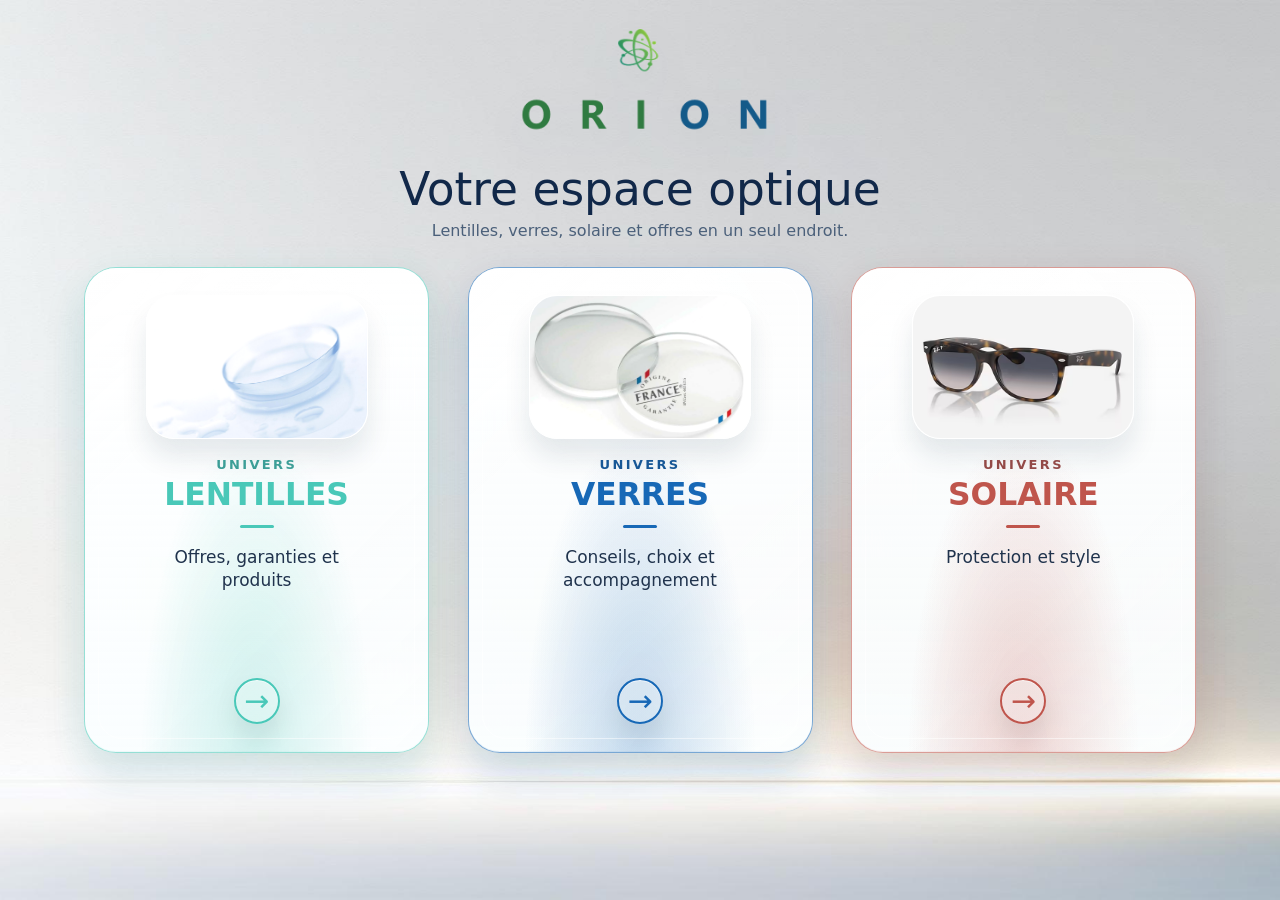
==== index.html @ 3d1ade61 "Validate glasses and solar universes" ====
<!doctype html>
<html lang="fr">
  <head>
    <meta charset="utf-8">
    <meta name="viewport" content="width=device-width, initial-scale=1">
    <title>Orion - Accueil</title>
    <link rel="stylesheet" href="accueil.css">
  </head>
  <body>
    <main class="home" aria-labelledby="home-title">
      <header class="hero">
        <img class="brand-logo" src="assets/ui/logo-orion-complet.png" alt="Orion">
        <h1 id="home-title">Votre espace optique</h1>
        <p>Lentilles, verres, solaire et offres en un seul endroit.</p>
      </header>

      <section class="cards" aria-label="Univers Orion">
        <article class="card card-lentilles" tabindex="0">
          <div class="card-inner">
            <div class="card-face card-front">
              <div class="visual" aria-hidden="true">
                <img class="category-image category-lens" src="assets/ui/accueil-lentilles.jpg" alt="">
              </div>
              <p class="card-kicker">Univers</p>
              <h2>Lentilles</h2>
              <span class="title-line"></span>
              <p class="card-copy">Offres, garanties et produits</p>
              <span class="round-arrow" aria-hidden="true">&rarr;</span>
            </div>
            <div class="card-face card-back">
              <p class="card-kicker">S&eacute;lection</p>
              <h2>Lentilles</h2>
              <span class="title-line"></span>
              <div class="card-options" aria-label="Options Lentilles">
                <button type="button" disabled><i class="mini mini-tag"></i><span>Offre</span><b>&rsaquo;</b></button>
                <button type="button" disabled><i class="mini mini-shield"></i><span>Garantie</span><b>&rsaquo;</b></button>
                <button type="button" disabled><i class="mini mini-box"></i><span>Produits</span><b>&rsaquo;</b></button>
                <button type="button" disabled><i class="mini mini-plus"></i><span>Offres 3+1</span><b>&rsaquo;</b></button>
              </div>
              <span class="round-arrow" aria-hidden="true">&rarr;</span>
            </div>
          </div>
        </article>

        <article class="card card-verres" tabindex="0">
          <div class="card-inner">
            <div class="card-face card-front">
              <div class="visual" aria-hidden="true">
                <img class="category-image category-glasses" src="assets/ui/accueil-verres.webp" alt="">
              </div>
              <p class="card-kicker">Univers</p>
              <h2>Verres</h2>
              <span class="title-line"></span>
              <p class="card-copy">Conseils, choix et accompagnement</p>
              <span class="round-arrow" aria-hidden="true">&rarr;</span>
            </div>
            <div class="card-face card-back">
              <p class="card-kicker">S&eacute;lection</p>
              <h2>Verres</h2>
              <span class="title-line"></span>
              <div class="card-options" aria-label="Options Verres">
                <button type="button" data-href="podium.html"><i class="mini mini-podium"></i><span>Podium</span><b>&rsaquo;</b></button>
                <button type="button" data-info-modal="sav"><i class="mini mini-wrench"></i><span>SAV</span><b>&rsaquo;</b></button>
              </div>
              <span class="round-arrow" aria-hidden="true">&rarr;</span>
            </div>
          </div>
        </article>

        <article class="card card-solaire" tabindex="0">
          <div class="card-inner">
            <div class="card-face card-front">
              <div class="visual" aria-hidden="true">
                <img class="category-image category-sunglasses" src="assets/ui/accueil-solaire.avif" alt="">
              </div>
              <p class="card-kicker">Univers</p>
              <h2>Solaire</h2>
              <span class="title-line"></span>
              <p class="card-copy">Protection et style</p>
              <span class="round-arrow" aria-hidden="true">&rarr;</span>
            </div>
            <div class="card-face card-back">
              <p class="card-kicker">S&eacute;lection</p>
              <h2>Solaire</h2>
              <span class="title-line"></span>
              <div class="card-options" aria-label="Options Solaire">
                <button type="button" data-solaire-modal="demetz"><i class="mini mini-sun"></i><span>Demetz</span><b>&rsaquo;</b></button>
                <button type="button" data-solaire-modal="oakley"><i class="mini mini-sun"></i><span>Oakley</span><b>&rsaquo;</b></button>
                <button type="button" data-solaire-modal="rayban"><i class="mini mini-sun"></i><span>Ray-Ban</span><b>&rsaquo;</b></button>
                <button type="button" data-solaire-modal="vuarnet"><i class="mini mini-sun"></i><span>Vuarnet</span><b>&rsaquo;</b></button>
                <button type="button" data-solaire-modal="bolle"><i class="mini mini-sun"></i><span>Bolle</span><b>&rsaquo;</b></button>
              </div>
              <span class="round-arrow" aria-hidden="true">&rarr;</span>
            </div>
          </div>
        </article>
      </section>
    </main>

    <div class="image-modal" id="image-modal" aria-hidden="true">
      <div class="image-modal__overlay" data-modal-close></div>
      <section class="image-modal__dialog" role="dialog" aria-modal="true" aria-labelledby="image-modal-title">
        <header class="image-modal__header">
          <p id="image-modal-kicker">Catalogue solaire</p>
          <h2 id="image-modal-title">Solaire</h2>
          <button class="image-modal__close" type="button" data-modal-close aria-label="Fermer">&times;</button>
        </header>
        <div class="image-modal__viewport">
          <img id="image-modal-image" src="" alt="">
        </div>
      </section>
    </div>

    <script src="accueil.js"></script>
  </body>
</html>
---- accueil.css ----
:root {
  --ink: #0f2340;
  --muted: #53657c;
  --blue: #1768b6;
  --green: #49c8b8;
  --red: #bf554c;
  --panel: rgba(255, 255, 255, 0.78);
}

* {
  box-sizing: border-box;
}

body {
  min-height: 100vh;
  margin: 0;
  color: var(--ink);
  overflow-x: hidden;
  background:
    url("assets/ui/accueil-background-test.jpg") center / cover fixed,
    #f5f8f8;
  font-family: Inter, "Segoe UI Variable", "Segoe UI", system-ui, -apple-system, BlinkMacSystemFont, sans-serif;
}

body::before,
body::after {
  content: none;
}

button {
  font: inherit;
}

.home {
  position: relative;
  z-index: 1;
  min-height: 100vh;
  padding: clamp(14px, 2.4vh, 26px) 5vw 24px;
  display: flex;
  flex-direction: column;
  align-items: center;
}

.hero {
  width: min(980px, 100%);
  text-align: center;
}

.brand-logo {
  width: clamp(400px, 38vw, 560px);
  height: auto;
  display: block;
  margin: 0 auto 4px;
  object-fit: contain;
  filter: drop-shadow(0 16px 22px rgba(14, 61, 95, 0.08));
}

.hero h1 {
  margin: 0;
  color: #112849;
  font-size: clamp(34px, 3.55vw, 52px);
  font-weight: 430;
  line-height: 1.02;
  letter-spacing: 0;
}

.hero p {
  margin: 8px 0 0;
  color: #4b607a;
  font-size: clamp(16px, 1.25vw, 20px);
  font-weight: 400;
}

.cards {
  width: min(1190px, 100%);
  display: grid;
  grid-template-columns: repeat(3, minmax(270px, 345px));
  align-items: center;
  justify-content: center;
  gap: clamp(26px, 3vw, 46px);
  margin-top: clamp(24px, 3vh, 34px);
  perspective: 1500px;
}

.card {
  --accent: var(--green);
  --accent-rgb: 73, 200, 184;
  --deep-a: rgba(37, 72, 75, 0.98);
  --deep-b: rgba(15, 45, 52, 0.99);
  --deep-c: rgba(10, 35, 45, 0.99);
  --tilt-x: 0deg;
  --tilt-y: 0deg;
  position: relative;
  min-height: 486px;
  outline: none;
  perspective: 1200px;
}

.card-verres {
  --accent: var(--blue);
  --accent-rgb: 23, 104, 182;
  --deep-a: rgba(43, 78, 106, 0.98);
  --deep-b: rgba(18, 55, 88, 0.99);
  --deep-c: rgba(10, 34, 62, 0.99);
}

.card-solaire {
  --accent: var(--red);
  --accent-rgb: 191, 85, 76;
  --deep-a: rgba(96, 64, 62, 0.98);
  --deep-b: rgba(75, 39, 40, 0.99);
  --deep-c: rgba(50, 25, 30, 0.99);
}

.card-inner {
  position: absolute;
  inset: 0;
  transform-style: preserve-3d;
  transform: rotateX(var(--tilt-x)) rotateY(var(--tilt-y));
  transition: transform 1100ms cubic-bezier(0.2, 0.8, 0.2, 1);
}

.card.is-flipped .card-inner {
  transform: rotateY(180deg);
}

.card:hover .card-inner,
.card:focus-visible .card-inner {
  transform: translateY(-8px) rotateX(var(--tilt-x)) rotateY(var(--tilt-y));
}

.card.is-flipped:hover .card-inner,
.card.is-flipped:focus-visible .card-inner {
  transform: translateY(-8px) rotateY(180deg);
}

.card-face {
  position: absolute;
  inset: 0;
  min-height: 486px;
  padding: 24px 30px 28px;
  display: flex;
  flex-direction: column;
  align-items: center;
  overflow: hidden;
  border-radius: 32px;
  text-align: center;
  backface-visibility: hidden;
  -webkit-backface-visibility: hidden;
}

.card-front {
  border: 1px solid color-mix(in srgb, var(--accent) 58%, rgba(255, 255, 255, 0.72));
  background:
    radial-gradient(circle at 50% 17%, rgba(255, 255, 255, 0.98), rgba(255, 255, 255, 0) 31%),
    radial-gradient(ellipse at 50% 104%, rgba(var(--accent-rgb), 0.13), rgba(255, 255, 255, 0) 48%),
    linear-gradient(180deg, rgba(255, 255, 255, 0.9), rgba(248, 253, 255, 0.72)),
    var(--panel);
  box-shadow:
    inset 0 1px 0 rgba(255, 255, 255, 0.96),
    inset 0 -1px 0 rgba(var(--accent-rgb), 0.08),
    0 28px 44px rgba(34, 77, 110, 0.1),
    0 14px 42px rgba(var(--accent-rgb), 0.12);
  backdrop-filter: blur(28px) saturate(1.12);
  -webkit-backdrop-filter: blur(28px) saturate(1.12);
}

.card-back {
  color: #ecfffb;
  border: 1px solid rgba(var(--accent-rgb), 0.82);
  background:
    radial-gradient(circle at 50% 8%, rgba(255, 255, 255, 0.19), rgba(255, 255, 255, 0) 24%),
    radial-gradient(circle at 18% 0%, rgba(var(--accent-rgb), 0.2), rgba(255, 255, 255, 0) 32%),
    radial-gradient(circle at 79% 106%, rgba(var(--accent-rgb), 0.3), rgba(255, 255, 255, 0) 42%),
    linear-gradient(145deg, var(--deep-a), var(--deep-b) 46%, var(--deep-c));
  box-shadow:
    inset 0 1px 0 rgba(255, 255, 255, 0.26),
    0 42px 86px rgba(14, 45, 58, 0.28),
    0 0 0 1px rgba(var(--accent-rgb), 0.2),
    0 0 32px rgba(var(--accent-rgb), 0.3);
  transform: rotateY(180deg);
}

.card-front::before,
.card-back::before,
.card-front::after,
.card-back::after {
  content: "";
  position: absolute;
  pointer-events: none;
}

.card-front::before {
  inset: 0;
  background:
    linear-gradient(138deg, rgba(255, 255, 255, 0.72), rgba(255, 255, 255, 0) 31%),
    linear-gradient(315deg, rgba(255, 255, 255, 0.34), rgba(255, 255, 255, 0) 38%),
    radial-gradient(ellipse at 50% 102%, rgba(var(--accent-rgb), 0.18), rgba(255, 255, 255, 0) 48%);
}

.card-back::before {
  inset: 0;
  background:
    linear-gradient(134deg, rgba(255, 255, 255, 0.14), rgba(255, 255, 255, 0) 34%),
    linear-gradient(150deg, rgba(255, 255, 255, 0) 61%, rgba(255, 255, 255, 0.1) 62%, rgba(255, 255, 255, 0) 75%),
    linear-gradient(330deg, rgba(0, 0, 0, 0) 59%, rgba(0, 0, 0, 0.19) 60%, rgba(0, 0, 0, 0) 75%);
}

.card-front::after,
.card-back::after {
  inset: 13px;
  border: 1px solid rgba(255, 255, 255, 0.52);
  border-radius: 24px;
}

.card-back::after {
  border-color: rgba(255, 255, 255, 0.12);
}

.visual,
.card-kicker,
.card h2,
.title-line,
.card-copy,
.card-options,
.round-arrow {
  position: relative;
  z-index: 1;
}

.visual {
  width: 100%;
  height: 166px;
  display: grid;
  place-items: center;
  margin: -8px 0 8px;
}

.category-image {
  position: relative;
  z-index: 1;
  display: block;
  width: 222px;
  height: 144px;
  max-width: calc(100% - 8px);
  object-fit: cover;
  border: 1px solid rgba(255, 255, 255, 0.84);
  border-radius: 28px;
  box-shadow:
    inset 0 1px 0 rgba(255, 255, 255, 0.88),
    0 18px 26px rgba(20, 45, 66, 0.1);
  filter: saturate(1.03) contrast(1.02);
  margin-inline: auto;
  pointer-events: none;
  user-select: none;
}

.category-glasses {
  object-position: 50% 50%;
}

.category-lens {
  object-position: 50% 50%;
}

.category-sunglasses {
  object-position: 50% 50%;
}

.card-kicker {
  margin: 0 0 8px;
  color: color-mix(in srgb, var(--accent) 74%, #17263a);
  font-size: 13px;
  font-weight: 760;
  letter-spacing: 0.18em;
  line-height: 1;
  text-transform: uppercase;
}

.card-back .card-kicker {
  color: rgba(232, 255, 252, 0.74);
}

.card h2 {
  margin: 0;
  color: var(--accent);
  font-size: clamp(31px, 2.45vw, 38px);
  font-weight: 740;
  line-height: 1;
  letter-spacing: 0;
  text-transform: uppercase;
}

.card-back h2 {
  color: color-mix(in srgb, var(--accent) 56%, #ffffff);
}

.title-line {
  width: 34px;
  height: 3px;
  margin: 14px 0 0;
  border-radius: 999px;
  background: var(--accent);
}

.card-back .title-line {
  background: color-mix(in srgb, var(--accent) 48%, #ffffff);
  box-shadow: 0 0 12px rgba(var(--accent-rgb), 0.44);
}

.card-copy {
  max-width: 230px;
  margin: 18px auto 0;
  color: #20334d;
  font-size: 17px;
  font-weight: 430;
  line-height: 1.36;
}

.card-options {
  width: min(100%, 292px);
  display: grid;
  gap: 10px;
  margin: 22px auto 0;
}

.card-options button {
  min-height: 42px;
  display: grid;
  grid-template-columns: 31px 1fr 18px;
  align-items: center;
  gap: 13px;
  padding: 0 18px;
  border: 1px solid rgba(255, 255, 255, 0.62);
  border-radius: 999px;
  color: #233646;
  background: linear-gradient(180deg, rgba(255, 255, 255, 0.92), rgba(239, 247, 248, 0.82));
  box-shadow:
    inset 0 1px 0 rgba(255, 255, 255, 0.95),
    0 14px 26px rgba(0, 0, 0, 0.16);
  font-size: 17px;
  font-weight: 470;
  text-align: left;
}

.card-options button:disabled {
  cursor: default;
  opacity: 1;
}

.card-options b {
  color: color-mix(in srgb, var(--accent) 45%, #48616b);
  font-size: 29px;
  font-weight: 280;
  line-height: 1;
}

.mini {
  position: relative;
  width: 23px;
  height: 23px;
  display: block;
  color: #284653;
}

.mini-tag {
  border: 2px solid currentColor;
  border-radius: 4px;
  transform: rotate(-45deg) scale(0.82);
}

.mini-tag::before {
  content: "";
  position: absolute;
  right: 3px;
  top: 3px;
  width: 5px;
  height: 5px;
  border: 2px solid currentColor;
  border-radius: 50%;
}

.mini-shield {
  border: 2px solid currentColor;
  border-radius: 4px 4px 10px 10px;
  clip-path: polygon(50% 0, 100% 17%, 88% 78%, 50% 100%, 12% 78%, 0 17%);
}

.mini-wrench::before,
.mini-wrench::after {
  content: "";
  position: absolute;
  display: block;
}

.mini-wrench::before {
  left: 4px;
  top: 9px;
  width: 15px;
  height: 5px;
  border: 2px solid currentColor;
  border-left: 0;
  border-radius: 0 7px 7px 0;
  transform: rotate(-42deg);
}

.mini-wrench::after {
  left: 3px;
  top: 13px;
  width: 11px;
  height: 4px;
  border-radius: 999px;
  background: currentColor;
  transform: rotate(-42deg);
  transform-origin: right center;
}

.mini-box {
  border: 2px solid currentColor;
  border-radius: 3px;
  transform: rotate(30deg) skew(-8deg);
}

.mini-plus::before,
.mini-plus::after,
.mini-podium::before,
.mini-podium::after {
  content: "";
  position: absolute;
  border-radius: 999px;
  background: currentColor;
}

.mini-plus {
  border: 2px solid currentColor;
  border-radius: 50%;
}

.mini-plus::before,
.mini-plus::after {
  inset: 10px 3px auto;
  height: 3px;
}

.mini-plus::after {
  transform: rotate(90deg);
}

.mini-podium::before {
  left: 2px;
  right: 2px;
  bottom: 2px;
  height: 4px;
}

.mini-podium::after {
  left: 5px;
  right: 5px;
  bottom: 8px;
  height: 11px;
  border-radius: 3px 3px 0 0;
  background:
    linear-gradient(currentColor, currentColor) left bottom / 5px 8px no-repeat,
    linear-gradient(currentColor, currentColor) center bottom / 5px 11px no-repeat,
    linear-gradient(currentColor, currentColor) right bottom / 5px 6px no-repeat;
}

.mini-sun {
  border: 2px solid currentColor;
  border-radius: 50%;
  box-shadow:
    0 -7px 0 -5px currentColor,
    0 7px 0 -5px currentColor,
    7px 0 0 -5px currentColor,
    -7px 0 0 -5px currentColor;
}

.round-arrow {
  width: 46px;
  height: 46px;
  display: grid;
  place-items: center;
  margin-top: auto;
  border: 2px solid var(--accent);
  border-radius: 50%;
  color: var(--accent);
  background: rgba(255, 255, 255, 0.2);
  box-shadow:
    inset 0 1px 0 rgba(255, 255, 255, 0.62),
    0 13px 24px rgba(0, 0, 0, 0.08);
  font-size: 30px;
  font-weight: 280;
  line-height: 1;
}

.card-back .round-arrow {
  color: #effffc;
  border-color: color-mix(in srgb, var(--accent) 35%, #ffffff);
  box-shadow:
    inset 0 1px 0 rgba(255, 255, 255, 0.2),
    0 0 18px rgba(var(--accent-rgb), 0.22);
}

.image-modal {
  position: fixed;
  inset: 0;
  z-index: 20;
  display: grid;
  place-items: center;
  padding: 24px;
  opacity: 0;
  pointer-events: none;
  transition: opacity 220ms ease;
}

.image-modal.is-open {
  opacity: 1;
  pointer-events: auto;
}

.image-modal__overlay {
  position: absolute;
  inset: 0;
  background: rgba(8, 18, 28, 0.62);
  backdrop-filter: blur(14px);
  -webkit-backdrop-filter: blur(14px);
}

.image-modal__dialog {
  position: relative;
  width: min(1580px, calc(100vw - 48px));
  height: min(920px, calc(100vh - 48px));
  display: grid;
  grid-template-rows: auto minmax(0, 1fr);
  overflow: hidden;
  border: 1px solid rgba(255, 255, 255, 0.7);
  border-radius: 8px;
  background: rgba(247, 250, 250, 0.96);
  box-shadow:
    0 38px 90px rgba(7, 22, 36, 0.36),
    inset 0 1px 0 rgba(255, 255, 255, 0.92);
  transform: translateY(12px) scale(0.98);
  transition: transform 220ms ease;
}

.image-modal.is-open .image-modal__dialog {
  transform: translateY(0) scale(1);
}

.image-modal__header {
  min-height: 54px;
  display: grid;
  grid-template-columns: 1fr 38px;
  grid-template-rows: auto auto;
  align-items: center;
  gap: 2px 14px;
  padding: 8px 14px 8px 18px;
  border-bottom: 1px solid rgba(35, 54, 70, 0.12);
  background: linear-gradient(180deg, rgba(255, 255, 255, 0.94), rgba(241, 246, 247, 0.9));
}

.image-modal__header p,
.image-modal__header h2 {
  margin: 0;
}

.image-modal__header p {
  grid-column: 1;
  grid-row: 1;
  color: #667589;
  font-size: 10px;
  font-weight: 760;
  letter-spacing: 0.16em;
  line-height: 1;
  text-transform: uppercase;
}

.image-modal__header h2 {
  grid-column: 1;
  grid-row: 2;
  color: #142642;
  font-size: 22px;
  font-weight: 720;
  line-height: 1;
}

.image-modal__close {
  grid-column: 2;
  grid-row: 1 / 3;
  width: 38px;
  height: 38px;
  display: grid;
  place-items: center;
  border: 1px solid rgba(35, 54, 70, 0.16);
  border-radius: 50%;
  color: #182b43;
  background: rgba(255, 255, 255, 0.86);
  box-shadow: 0 10px 22px rgba(20, 45, 66, 0.1);
  cursor: pointer;
  font-size: 27px;
  font-weight: 260;
  line-height: 1;
}

.image-modal__viewport {
  min-height: 0;
  display: grid;
  place-items: center;
  overflow: hidden;
  padding: 24px 24px 32px;
}

.image-modal__viewport img {
  display: block;
  width: auto;
  max-width: 100%;
  height: auto;
  max-height: calc(min(920px, 100vh - 48px) - 112px);
  margin: 0 auto;
  object-fit: contain;
  box-shadow: 0 18px 42px rgba(20, 45, 66, 0.13);
}

.image-modal__viewport img.is-tall {
  max-height: none;
}

.image-modal__viewport:has(img.is-tall) {
  overflow: auto;
  place-items: start center;
}

body.modal-open {
  overflow: hidden;
}

@media (max-width: 1020px) {
  .cards {
    grid-template-columns: minmax(250px, 470px);
    width: min(520px, 100%);
  }

  .card,
  .card-face {
    min-height: 540px;
  }
}

@media (max-width: 560px) {
  .home {
    padding-inline: 18px;
  }

  .brand-logo {
    width: min(430px, 94vw);
    margin-bottom: 8px;
  }

  .hero h1 {
    font-size: 37px;
  }

  .card,
  .card-face {
    min-height: 520px;
    border-radius: 26px;
  }

  .card-face {
    padding: 28px 24px;
  }

  .card-front::after,
  .card-back::after {
    inset: 10px;
    border-radius: 19px;
  }

  .card-options {
    width: min(100%, 304px);
    gap: 8px;
  }

  .card-options button {
    min-height: 43px;
    font-size: 17px;
  }

  .image-modal {
    padding: 12px;
  }

  .image-modal__dialog {
    width: 100%;
    height: calc(100vh - 24px);
  }

  .image-modal__header {
    min-height: 50px;
    padding: 8px 12px 8px 14px;
  }

  .image-modal__header h2 {
    font-size: 20px;
  }

  .image-modal__viewport {
    padding: 14px 14px 20px;
  }

  .image-modal__viewport img {
    max-height: calc(100vh - 104px);
  }
}
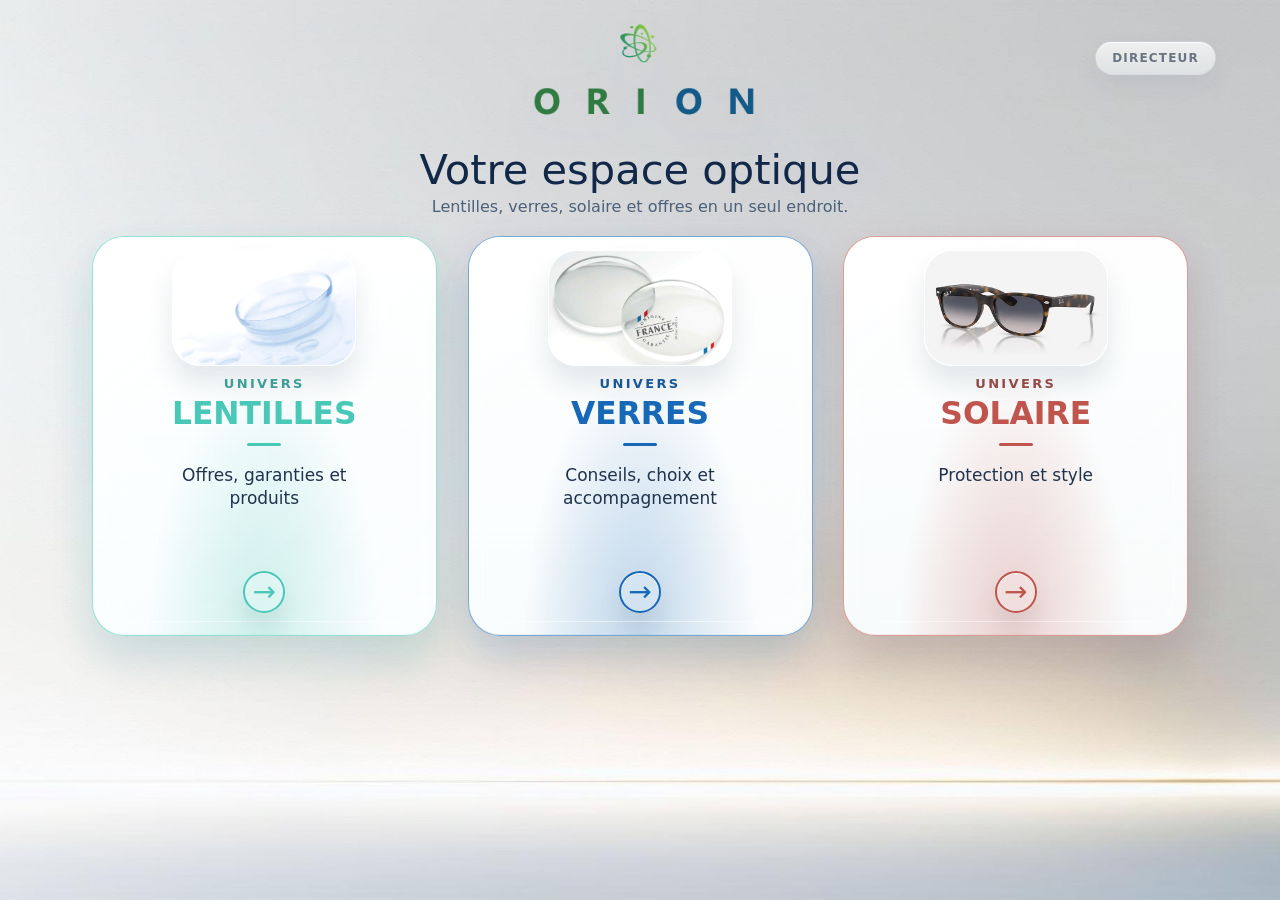
==== commit cacd9689: "Update homepage director access and lens modals" ====
--- a/index.html
+++ b/index.html
@@ -4,7 +4,7 @@
     <meta charset="utf-8">
     <meta name="viewport" content="width=device-width, initial-scale=1">
     <title>Orion - Accueil</title>
-    <link rel="stylesheet" href="accueil.css">
+    <link rel="stylesheet" href="accueil.css?v=20260518-directeur-pill">
   </head>
   <body>
     <main class="home" aria-labelledby="home-title">
@@ -13,6 +13,16 @@
         <h1 id="home-title">Votre espace optique</h1>
         <p>Lentilles, verres, solaire et offres en un seul endroit.</p>
       </header>
+
+      <div class="director-access">
+        <button class="director-toggle" type="button" aria-expanded="false" aria-controls="director-panel" data-director-toggle>
+          Directeur
+        </button>
+        <div class="director-panel" id="director-panel">
+          <button type="button" data-info-modal="directeur-planning"><i class="mini mini-calendar"></i><span>Planning</span><b>&rsaquo;</b></button>
+          <button type="button" data-info-modal="directeur-encaissements"><i class="mini mini-cash"></i><span>Encaissements</span><b>&rsaquo;</b></button>
+        </div>
+      </div>
 
       <section class="cards" aria-label="Univers Orion">
         <article class="card card-lentilles" tabindex="0">
@@ -32,10 +42,10 @@
               <h2>Lentilles</h2>
               <span class="title-line"></span>
               <div class="card-options" aria-label="Options Lentilles">
-                <button type="button" disabled><i class="mini mini-tag"></i><span>Offre</span><b>&rsaquo;</b></button>
-                <button type="button" disabled><i class="mini mini-shield"></i><span>Garantie</span><b>&rsaquo;</b></button>
-                <button type="button" disabled><i class="mini mini-box"></i><span>Produits</span><b>&rsaquo;</b></button>
-                <button type="button" disabled><i class="mini mini-plus"></i><span>Offres 3+1</span><b>&rsaquo;</b></button>
+                <button type="button" data-info-modal="lentilles-offre"><i class="mini mini-tag"></i><span>Offre</span><b>&rsaquo;</b></button>
+                <button type="button" data-info-modal="lentilles-garantie"><i class="mini mini-shield"></i><span>Garantie</span><b>&rsaquo;</b></button>
+                <button type="button" data-info-modal="lentilles-produits"><i class="mini mini-box"></i><span>Produits</span><b>&rsaquo;</b></button>
+                <button type="button" data-info-modal="lentilles-3plus1"><i class="mini mini-plus"></i><span>Offres 3+1</span><b>&rsaquo;</b></button>
               </div>
               <span class="round-arrow" aria-hidden="true">&rarr;</span>
             </div>
@@ -111,6 +121,6 @@
       </section>
     </div>
 
-    <script src="accueil.js"></script>
+    <script src="accueil.js?v=20260518-directeur-pill"></script>
   </body>
 </html>
--- a/accueil.css
+++ b/accueil.css
@@ -35,7 +35,7 @@
   position: relative;
   z-index: 1;
   min-height: 100vh;
-  padding: clamp(14px, 2.4vh, 26px) 5vw 24px;
+  padding: clamp(12px, 2vh, 22px) 5vw 24px;
   display: flex;
   flex-direction: column;
   align-items: center;
@@ -47,7 +47,7 @@
 }
 
 .brand-logo {
-  width: clamp(400px, 38vw, 560px);
+  width: clamp(360px, 34vw, 500px);
   height: auto;
   display: block;
   margin: 0 auto 4px;
@@ -58,27 +58,164 @@
 .hero h1 {
   margin: 0;
   color: #112849;
-  font-size: clamp(34px, 3.55vw, 52px);
+  font-size: clamp(32px, 3.25vw, 48px);
   font-weight: 430;
   line-height: 1.02;
   letter-spacing: 0;
 }
 
 .hero p {
-  margin: 8px 0 0;
+  margin: 6px 0 0;
   color: #4b607a;
   font-size: clamp(16px, 1.25vw, 20px);
   font-weight: 400;
 }
 
+.director-access {
+  position: absolute;
+  top: clamp(24px, 4.6vh, 54px);
+  right: clamp(28px, 5vw, 78px);
+  z-index: 5;
+}
+
+.director-toggle {
+  min-height: 34px;
+  padding: 0 16px;
+  border: 1px solid rgba(35, 54, 76, 0.1);
+  border-radius: 999px;
+  color: rgba(28, 45, 68, 0.62);
+  background:
+    linear-gradient(180deg, rgba(255, 255, 255, 0.62), rgba(241, 247, 249, 0.34)),
+    rgba(255, 255, 255, 0.24);
+  box-shadow:
+    inset 0 1px 0 rgba(255, 255, 255, 0.7),
+    0 10px 28px rgba(22, 44, 66, 0.06);
+  backdrop-filter: blur(14px) saturate(1.08);
+  -webkit-backdrop-filter: blur(14px) saturate(1.08);
+  cursor: pointer;
+  font-size: 12px;
+  font-weight: 620;
+  letter-spacing: 0.1em;
+  text-transform: uppercase;
+  transition:
+    transform 180ms ease,
+    border-color 180ms ease,
+    color 180ms ease,
+    background 180ms ease,
+    box-shadow 180ms ease;
+}
+
+.director-toggle:hover,
+.director-toggle:focus-visible,
+.director-access.is-open .director-toggle {
+  border-color: rgba(35, 54, 76, 0.18);
+  color: rgba(23, 38, 59, 0.82);
+  background:
+    linear-gradient(180deg, rgba(255, 255, 255, 0.78), rgba(241, 247, 249, 0.48)),
+    rgba(255, 255, 255, 0.34);
+  box-shadow:
+    inset 0 1px 0 rgba(255, 255, 255, 0.8),
+    0 14px 32px rgba(22, 44, 66, 0.09);
+  transform: translateY(-1px);
+}
+
+.director-toggle:focus-visible {
+  outline: 2px solid rgba(49, 120, 178, 0.28);
+  outline-offset: 4px;
+}
+
+.director-panel {
+  position: absolute;
+  top: calc(100% + 10px);
+  right: 0;
+  width: 218px;
+  padding: 8px;
+  display: grid;
+  gap: 6px;
+  border: 1px solid rgba(35, 54, 76, 0.12);
+  border-radius: 14px;
+  background:
+    linear-gradient(180deg, rgba(255, 255, 255, 0.84), rgba(244, 249, 250, 0.68)),
+    rgba(255, 255, 255, 0.54);
+  box-shadow:
+    inset 0 1px 0 rgba(255, 255, 255, 0.78),
+    0 22px 48px rgba(20, 42, 64, 0.13);
+  backdrop-filter: blur(18px) saturate(1.08);
+  -webkit-backdrop-filter: blur(18px) saturate(1.08);
+  opacity: 0;
+  pointer-events: none;
+  transform: translateY(-5px) scale(0.98);
+  transform-origin: top right;
+  transition:
+    opacity 180ms ease,
+    transform 180ms ease;
+}
+
+.director-access.is-open .director-panel {
+  opacity: 1;
+  pointer-events: auto;
+  transform: translateY(0) scale(1);
+}
+
+.director-panel button {
+  position: relative;
+  min-height: 38px;
+  padding: 0 10px;
+  display: grid;
+  grid-template-columns: 22px 1fr 12px;
+  align-items: center;
+  gap: 9px;
+  border: 1px solid rgba(35, 54, 76, 0.08);
+  border-radius: 10px;
+  color: rgba(28, 45, 68, 0.72);
+  background: rgba(255, 255, 255, 0.38);
+  cursor: pointer;
+  font-size: 13px;
+  font-weight: 560;
+  text-align: left;
+  transition:
+    transform 180ms ease,
+    border-color 180ms ease,
+    color 180ms ease,
+    background 180ms ease,
+    box-shadow 180ms ease;
+}
+
+.director-panel button:hover,
+.director-panel button:focus-visible {
+  border-color: rgba(49, 120, 178, 0.18);
+  color: #172b45;
+  background: rgba(255, 255, 255, 0.74);
+  box-shadow: 0 10px 20px rgba(22, 44, 66, 0.08);
+  transform: translateY(-1px);
+}
+
+.director-panel button:focus-visible {
+  outline: 2px solid rgba(49, 120, 178, 0.24);
+  outline-offset: 2px;
+}
+
+.director-panel .mini {
+  width: 18px;
+  height: 18px;
+  color: rgba(28, 45, 68, 0.62);
+}
+
+.director-panel b {
+  color: rgba(28, 45, 68, 0.42);
+  font-size: 20px;
+  font-weight: 280;
+  line-height: 1;
+}
+
 .cards {
   width: min(1190px, 100%);
   display: grid;
   grid-template-columns: repeat(3, minmax(270px, 345px));
   align-items: center;
   justify-content: center;
-  gap: clamp(26px, 3vw, 46px);
-  margin-top: clamp(24px, 3vh, 34px);
+  gap: clamp(20px, 2.4vw, 38px);
+  margin-top: clamp(16px, 2.2vh, 26px);
   perspective: 1500px;
 }
 
@@ -91,7 +228,7 @@
   --tilt-x: 0deg;
   --tilt-y: 0deg;
   position: relative;
-  min-height: 486px;
+  min-height: 400px;
   outline: none;
   perspective: 1200px;
 }
@@ -137,8 +274,8 @@
 .card-face {
   position: absolute;
   inset: 0;
-  min-height: 486px;
-  padding: 24px 30px 28px;
+  min-height: 400px;
+  padding: 18px 26px 22px;
   display: flex;
   flex-direction: column;
   align-items: center;
@@ -230,7 +367,7 @@
 
 .visual {
   width: 100%;
-  height: 166px;
+  height: 122px;
   display: grid;
   place-items: center;
   margin: -8px 0 8px;
@@ -240,8 +377,8 @@
   position: relative;
   z-index: 1;
   display: block;
-  width: 222px;
-  height: 144px;
+  width: 184px;
+  height: 116px;
   max-width: calc(100% - 8px);
   object-fit: cover;
   border: 1px solid rgba(255, 255, 255, 0.84);
@@ -320,12 +457,14 @@
 .card-options {
   width: min(100%, 292px);
   display: grid;
-  gap: 10px;
-  margin: 22px auto 0;
+  gap: 8px;
+  margin: 14px auto 0;
 }
 
 .card-options button {
-  min-height: 42px;
+  position: relative;
+  overflow: hidden;
+  min-height: 36px;
   display: grid;
   grid-template-columns: 31px 1fr 18px;
   align-items: center;
@@ -341,6 +480,60 @@
   font-size: 17px;
   font-weight: 470;
   text-align: left;
+  transform: translateY(0) scale(1);
+  transition:
+    transform 180ms ease,
+    border-color 180ms ease,
+    color 180ms ease,
+    background 180ms ease,
+    box-shadow 180ms ease;
+}
+
+.card-options button::before {
+  content: "";
+  position: absolute;
+  inset: 1px;
+  border-radius: inherit;
+  background:
+    linear-gradient(120deg, transparent 0 30%, rgba(255, 255, 255, 0.82) 46%, transparent 62%),
+    radial-gradient(circle at 18% 50%, rgba(var(--accent-rgb), 0.18), transparent 34%);
+  opacity: 0;
+  transform: translateX(-42%);
+  transition:
+    opacity 180ms ease,
+    transform 420ms cubic-bezier(0.22, 1, 0.36, 1);
+  pointer-events: none;
+}
+
+.card-options button:not(:disabled) {
+  cursor: pointer;
+}
+
+.card-options button:not(:disabled):hover,
+.card-options button:not(:disabled):focus-visible {
+  border-color: rgba(var(--accent-rgb), 0.36);
+  color: color-mix(in srgb, var(--accent) 72%, #17263a);
+  background: linear-gradient(180deg, rgba(255, 255, 255, 0.98), rgba(229, 246, 249, 0.92));
+  box-shadow:
+    inset 0 1px 0 rgba(255, 255, 255, 0.98),
+    0 18px 34px rgba(var(--accent-rgb), 0.22),
+    0 8px 18px rgba(15, 34, 52, 0.1);
+  transform: translateY(-3px) scale(1.025);
+}
+
+.card-options button:not(:disabled):hover::before,
+.card-options button:not(:disabled):focus-visible::before {
+  opacity: 1;
+  transform: translateX(42%);
+}
+
+.card-options button:not(:disabled):active {
+  transform: translateY(-1px) scale(1.01);
+}
+
+.card-options button:focus-visible {
+  outline: 2px solid rgba(var(--accent-rgb), 0.52);
+  outline-offset: 3px;
 }
 
 .card-options button:disabled {
@@ -353,6 +546,16 @@
   font-size: 29px;
   font-weight: 280;
   line-height: 1;
+  transform: translateX(0);
+  transition:
+    color 180ms ease,
+    transform 180ms ease;
+}
+
+.card-options button:not(:disabled):hover b,
+.card-options button:not(:disabled):focus-visible b {
+  color: var(--accent);
+  transform: translateX(4px);
 }
 
 .mini {
@@ -361,6 +564,22 @@
   height: 23px;
   display: block;
   color: #284653;
+  z-index: 1;
+  transform: scale(1) rotate(0);
+  transition:
+    color 180ms ease,
+    transform 180ms ease;
+}
+
+.card-options button span,
+.card-options button b {
+  position: relative;
+  z-index: 1;
+}
+
+.card-options button:not(:disabled):hover .mini,
+.card-options button:not(:disabled):focus-visible .mini {
+  transform: scale(1.08) rotate(-4deg);
 }
 
 .mini-tag {
@@ -465,6 +684,45 @@
     linear-gradient(currentColor, currentColor) right bottom / 5px 6px no-repeat;
 }
 
+.mini-calendar {
+  border: 2px solid currentColor;
+  border-radius: 4px;
+}
+
+.mini-calendar::before,
+.mini-calendar::after {
+  content: "";
+  position: absolute;
+  left: 4px;
+  right: 4px;
+  background: currentColor;
+}
+
+.mini-calendar::before {
+  top: 5px;
+  height: 2px;
+}
+
+.mini-calendar::after {
+  top: 11px;
+  height: 6px;
+  background:
+    linear-gradient(90deg, currentColor 0 3px, transparent 3px 6px, currentColor 6px 9px, transparent 9px 12px, currentColor 12px);
+}
+
+.mini-cash {
+  border: 2px solid currentColor;
+  border-radius: 4px;
+}
+
+.mini-cash::before {
+  content: "";
+  position: absolute;
+  inset: 5px 7px;
+  border: 2px solid currentColor;
+  border-radius: 50%;
+}
+
 .mini-sun {
   border: 2px solid currentColor;
   border-radius: 50%;
@@ -476,8 +734,8 @@
 }
 
 .round-arrow {
-  width: 46px;
-  height: 46px;
+  width: 42px;
+  height: 42px;
   display: grid;
   place-items: center;
   margin-top: auto;
@@ -488,7 +746,7 @@
   box-shadow:
     inset 0 1px 0 rgba(255, 255, 255, 0.62),
     0 13px 24px rgba(0, 0, 0, 0.08);
-  font-size: 30px;
+  font-size: 28px;
   font-weight: 280;
   line-height: 1;
 }
@@ -621,6 +879,24 @@
   box-shadow: 0 18px 42px rgba(20, 45, 66, 0.13);
 }
 
+.image-modal__viewport img.is-pending {
+  display: none;
+}
+
+.image-modal__viewport:has(img.is-pending)::before {
+  content: "Image a ajouter";
+  display: grid;
+  place-items: center;
+  width: min(520px, 100%);
+  min-height: 280px;
+  border: 1px dashed rgba(35, 54, 70, 0.22);
+  border-radius: 8px;
+  color: #667589;
+  background: rgba(255, 255, 255, 0.62);
+  font-size: 18px;
+  font-weight: 560;
+}
+
 .image-modal__viewport img.is-tall {
   max-height: none;
 }
@@ -644,6 +920,11 @@
   .card-face {
     min-height: 540px;
   }
+
+  .director-access {
+    top: 18px;
+    right: 20px;
+  }
 }
 
 @media (max-width: 560px) {
@@ -686,6 +967,21 @@
     font-size: 17px;
   }
 
+  .director-access {
+    top: 14px;
+    right: 14px;
+  }
+
+  .director-toggle {
+    min-height: 32px;
+    padding-inline: 12px;
+    font-size: 11px;
+  }
+
+  .director-panel {
+    width: min(218px, calc(100vw - 28px));
+  }
+
   .image-modal {
     padding: 12px;
   }
@@ -712,3 +1008,18 @@
     max-height: calc(100vh - 104px);
   }
 }
+
+@media (prefers-reduced-motion: reduce) {
+  .card-options button,
+  .card-options button::before,
+  .card-options b,
+  .mini {
+    transition: none;
+  }
+
+  .card-options button:not(:disabled):hover,
+  .card-options button:not(:disabled):focus-visible,
+  .card-options button:not(:disabled):active {
+    transform: none;
+  }
+}
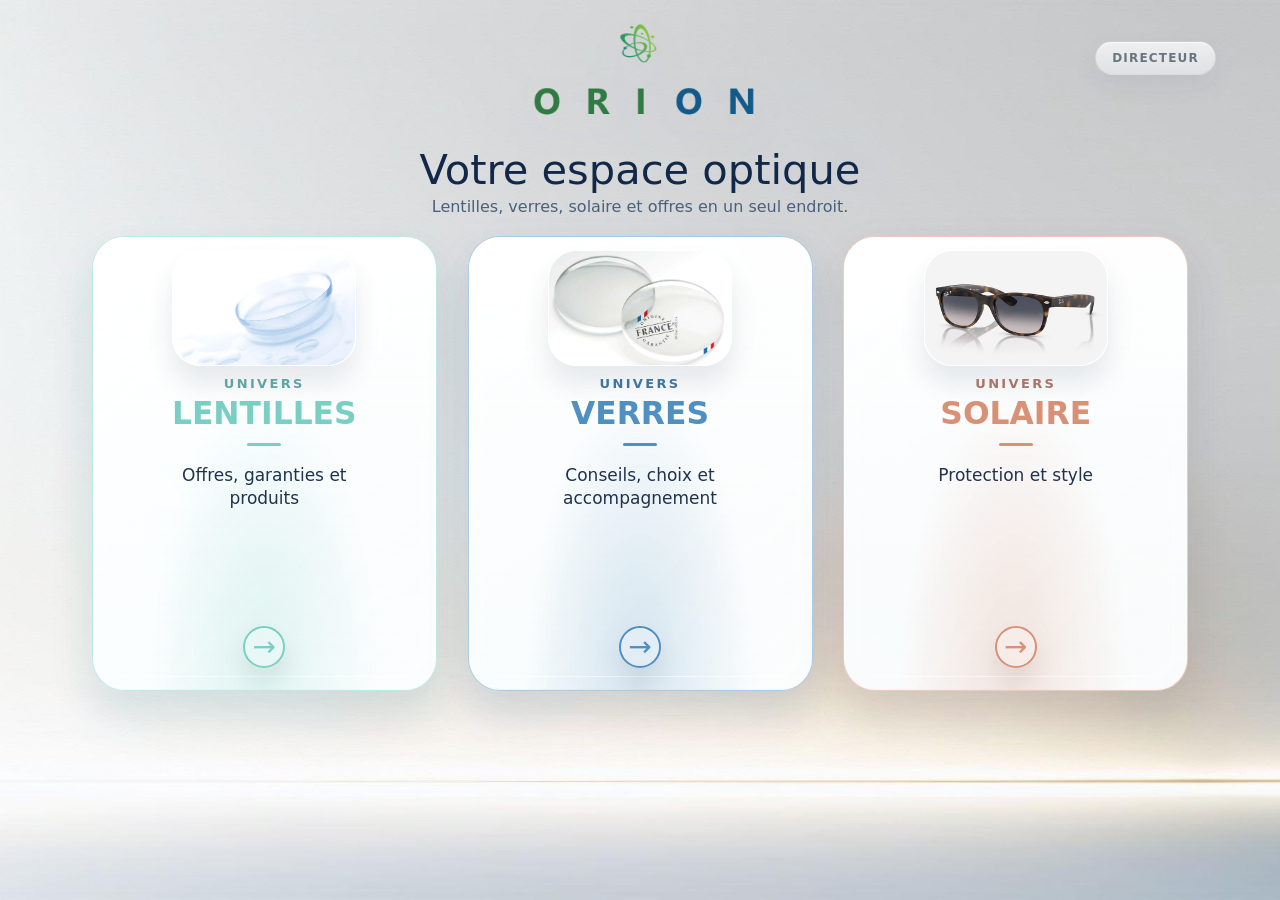
==== commit 308612e9: "Update lens offers and soft colors" ====
--- a/index.html
+++ b/index.html
@@ -4,7 +4,7 @@
     <meta charset="utf-8">
     <meta name="viewport" content="width=device-width, initial-scale=1">
     <title>Orion - Accueil</title>
-    <link rel="stylesheet" href="accueil.css?v=20260518-directeur-pill">
+    <link rel="stylesheet" href="accueil.css?v=20260520-lens-offer-clean">
   </head>
   <body>
     <main class="home" aria-labelledby="home-title">
@@ -115,12 +115,19 @@
           <h2 id="image-modal-title">Solaire</h2>
           <button class="image-modal__close" type="button" data-modal-close aria-label="Fermer">&times;</button>
         </header>
+        <div class="image-modal__offer-actions" id="image-modal-offer-actions" hidden>
+          <button type="button" data-lens-offer="alcon">Alcon</button>
+          <button type="button" data-lens-offer="johnson-johnson">Johnson &amp; Johnson</button>
+          <button type="button" data-lens-offer="bausch-lomb">Bausch &amp; Lomb</button>
+          <button type="button" data-lens-offer="ophtalmic">Ophtalmic</button>
+          <button type="button" data-lens-offer="coopervision">Coopervision</button>
+        </div>
         <div class="image-modal__viewport">
           <img id="image-modal-image" src="" alt="">
         </div>
       </section>
     </div>
 
-    <script src="accueil.js?v=20260518-directeur-pill"></script>
+    <script src="accueil.js?v=20260520-lens-offer-clean"></script>
   </body>
 </html>
--- a/accueil.css
+++ b/accueil.css
@@ -1,9 +1,9 @@
 :root {
   --ink: #0f2340;
   --muted: #53657c;
-  --blue: #1768b6;
-  --green: #49c8b8;
-  --red: #bf554c;
+  --blue: #4f8fc1;
+  --green: #79cfc4;
+  --red: #d99075;
   --panel: rgba(255, 255, 255, 0.78);
 }
 
@@ -221,32 +221,32 @@
 
 .card {
   --accent: var(--green);
-  --accent-rgb: 73, 200, 184;
-  --deep-a: rgba(37, 72, 75, 0.98);
-  --deep-b: rgba(15, 45, 52, 0.99);
-  --deep-c: rgba(10, 35, 45, 0.99);
+  --accent-rgb: 121, 207, 196;
+  --deep-a: rgba(90, 154, 150, 0.96);
+  --deep-b: rgba(58, 126, 126, 0.97);
+  --deep-c: rgba(38, 94, 101, 0.98);
   --tilt-x: 0deg;
   --tilt-y: 0deg;
   position: relative;
-  min-height: 400px;
+  min-height: 455px;
   outline: none;
   perspective: 1200px;
 }
 
 .card-verres {
   --accent: var(--blue);
-  --accent-rgb: 23, 104, 182;
-  --deep-a: rgba(43, 78, 106, 0.98);
-  --deep-b: rgba(18, 55, 88, 0.99);
-  --deep-c: rgba(10, 34, 62, 0.99);
+  --accent-rgb: 79, 143, 193;
+  --deep-a: rgba(91, 132, 164, 0.96);
+  --deep-b: rgba(58, 103, 142, 0.97);
+  --deep-c: rgba(38, 76, 116, 0.98);
 }
 
 .card-solaire {
   --accent: var(--red);
-  --accent-rgb: 191, 85, 76;
-  --deep-a: rgba(96, 64, 62, 0.98);
-  --deep-b: rgba(75, 39, 40, 0.99);
-  --deep-c: rgba(50, 25, 30, 0.99);
+  --accent-rgb: 217, 144, 117;
+  --deep-a: rgba(172, 123, 104, 0.96);
+  --deep-b: rgba(145, 95, 82, 0.97);
+  --deep-c: rgba(111, 70, 67, 0.98);
 }
 
 .card-inner {
@@ -274,7 +274,7 @@
 .card-face {
   position: absolute;
   inset: 0;
-  min-height: 400px;
+  min-height: 455px;
   padding: 18px 26px 22px;
   display: flex;
   flex-direction: column;
@@ -287,34 +287,34 @@
 }
 
 .card-front {
-  border: 1px solid color-mix(in srgb, var(--accent) 58%, rgba(255, 255, 255, 0.72));
+  border: 1px solid color-mix(in srgb, var(--accent) 46%, rgba(255, 255, 255, 0.78));
   background:
     radial-gradient(circle at 50% 17%, rgba(255, 255, 255, 0.98), rgba(255, 255, 255, 0) 31%),
-    radial-gradient(ellipse at 50% 104%, rgba(var(--accent-rgb), 0.13), rgba(255, 255, 255, 0) 48%),
+    radial-gradient(ellipse at 50% 104%, rgba(var(--accent-rgb), 0.09), rgba(255, 255, 255, 0) 48%),
     linear-gradient(180deg, rgba(255, 255, 255, 0.9), rgba(248, 253, 255, 0.72)),
     var(--panel);
   box-shadow:
     inset 0 1px 0 rgba(255, 255, 255, 0.96),
-    inset 0 -1px 0 rgba(var(--accent-rgb), 0.08),
+    inset 0 -1px 0 rgba(var(--accent-rgb), 0.06),
     0 28px 44px rgba(34, 77, 110, 0.1),
-    0 14px 42px rgba(var(--accent-rgb), 0.12);
+    0 14px 42px rgba(var(--accent-rgb), 0.08);
   backdrop-filter: blur(28px) saturate(1.12);
   -webkit-backdrop-filter: blur(28px) saturate(1.12);
 }
 
 .card-back {
   color: #ecfffb;
-  border: 1px solid rgba(var(--accent-rgb), 0.82);
-  background:
-    radial-gradient(circle at 50% 8%, rgba(255, 255, 255, 0.19), rgba(255, 255, 255, 0) 24%),
-    radial-gradient(circle at 18% 0%, rgba(var(--accent-rgb), 0.2), rgba(255, 255, 255, 0) 32%),
-    radial-gradient(circle at 79% 106%, rgba(var(--accent-rgb), 0.3), rgba(255, 255, 255, 0) 42%),
+  border: 1px solid rgba(var(--accent-rgb), 0.46);
+  background:
+    radial-gradient(circle at 50% 8%, rgba(255, 255, 255, 0.16), rgba(255, 255, 255, 0) 24%),
+    radial-gradient(circle at 18% 0%, rgba(var(--accent-rgb), 0.13), rgba(255, 255, 255, 0) 32%),
+    radial-gradient(circle at 79% 106%, rgba(var(--accent-rgb), 0.18), rgba(255, 255, 255, 0) 42%),
     linear-gradient(145deg, var(--deep-a), var(--deep-b) 46%, var(--deep-c));
   box-shadow:
     inset 0 1px 0 rgba(255, 255, 255, 0.26),
-    0 42px 86px rgba(14, 45, 58, 0.28),
-    0 0 0 1px rgba(var(--accent-rgb), 0.2),
-    0 0 32px rgba(var(--accent-rgb), 0.3);
+    0 42px 86px rgba(14, 45, 58, 0.2),
+    0 0 0 1px rgba(var(--accent-rgb), 0.12),
+    0 0 28px rgba(var(--accent-rgb), 0.16);
   transform: rotateY(180deg);
 }
 
@@ -789,7 +789,7 @@
   width: min(1580px, calc(100vw - 48px));
   height: min(920px, calc(100vh - 48px));
   display: grid;
-  grid-template-rows: auto minmax(0, 1fr);
+  grid-template-rows: auto auto minmax(0, 1fr);
   overflow: hidden;
   border: 1px solid rgba(255, 255, 255, 0.7);
   border-radius: 8px;
@@ -860,6 +860,71 @@
   line-height: 1;
 }
 
+.image-modal__offer-actions {
+  display: flex;
+  flex-wrap: wrap;
+  justify-content: center;
+  gap: 14px;
+  padding: 16px 22px 14px;
+  border-bottom: 1px solid rgba(35, 54, 70, 0.1);
+  background: linear-gradient(180deg, rgba(247, 250, 250, 0.94), rgba(238, 247, 249, 0.82));
+}
+
+.image-modal__offer-actions[hidden] {
+  display: none;
+}
+
+.image-modal__offer-actions button {
+  min-height: 48px;
+  border: 1px solid rgba(255, 255, 255, 0.72);
+  border-radius: 16px;
+  padding: 0 22px;
+  color: #1f5264;
+  cursor: pointer;
+  font-size: 13px;
+  font-weight: 850;
+  letter-spacing: 0;
+  text-transform: uppercase;
+  background:
+    linear-gradient(180deg, rgba(255, 255, 255, 0.96), rgba(226, 244, 249, 0.82)),
+    linear-gradient(135deg, rgba(255, 255, 255, 0.34), rgba(42, 142, 162, 0.12));
+  box-shadow:
+    inset 0 1px 0 rgba(255, 255, 255, 0.95),
+    inset 0 -3px 8px rgba(47, 116, 138, 0.08),
+    0 12px 22px rgba(34, 87, 108, 0.12);
+  backdrop-filter: blur(16px);
+  -webkit-backdrop-filter: blur(16px);
+  transition:
+    transform 0.42s cubic-bezier(0.22, 1, 0.36, 1),
+    box-shadow 0.42s ease,
+    background 0.42s ease;
+}
+
+.image-modal__offer-actions button:hover,
+.image-modal__offer-actions button:focus-visible,
+.image-modal__offer-actions button.is-active {
+  transform: translateY(-2px);
+  background:
+    linear-gradient(180deg, rgba(255, 255, 255, 1), rgba(215, 241, 247, 0.92)),
+    linear-gradient(135deg, rgba(255, 255, 255, 0.38), rgba(42, 142, 162, 0.18));
+  box-shadow:
+    inset 0 1px 0 rgba(255, 255, 255, 1),
+    inset 0 -3px 8px rgba(47, 116, 138, 0.1),
+    0 18px 34px rgba(34, 87, 108, 0.16);
+}
+
+.image-modal__offer-actions button:focus-visible {
+  outline: 2px solid rgba(49, 120, 178, 0.28);
+  outline-offset: 3px;
+}
+
+.image-modal__offer-actions button:active {
+  transform: translateY(1px);
+  box-shadow:
+    inset 0 2px 7px rgba(34, 87, 108, 0.13),
+    0 8px 18px rgba(34, 87, 108, 0.11);
+}
+
 .image-modal__viewport {
   min-height: 0;
   display: grid;
@@ -901,6 +966,10 @@
   max-height: none;
 }
 
+.image-modal__dialog:has(.image-modal__offer-actions:not([hidden])) .image-modal__viewport img {
+  max-height: calc(min(920px, 100vh - 48px) - 190px);
+}
+
 .image-modal__viewport:has(img.is-tall) {
   overflow: auto;
   place-items: start center;
@@ -1000,12 +1069,28 @@
     font-size: 20px;
   }
 
+  .image-modal__offer-actions {
+    gap: 10px;
+    padding: 12px;
+  }
+
+  .image-modal__offer-actions button {
+    min-height: 42px;
+    padding: 0 14px;
+    border-radius: 14px;
+    font-size: 11px;
+  }
+
   .image-modal__viewport {
     padding: 14px 14px 20px;
   }
 
   .image-modal__viewport img {
     max-height: calc(100vh - 104px);
+  }
+
+  .image-modal__dialog:has(.image-modal__offer-actions:not([hidden])) .image-modal__viewport img {
+    max-height: calc(100vh - 174px);
   }
 }
 
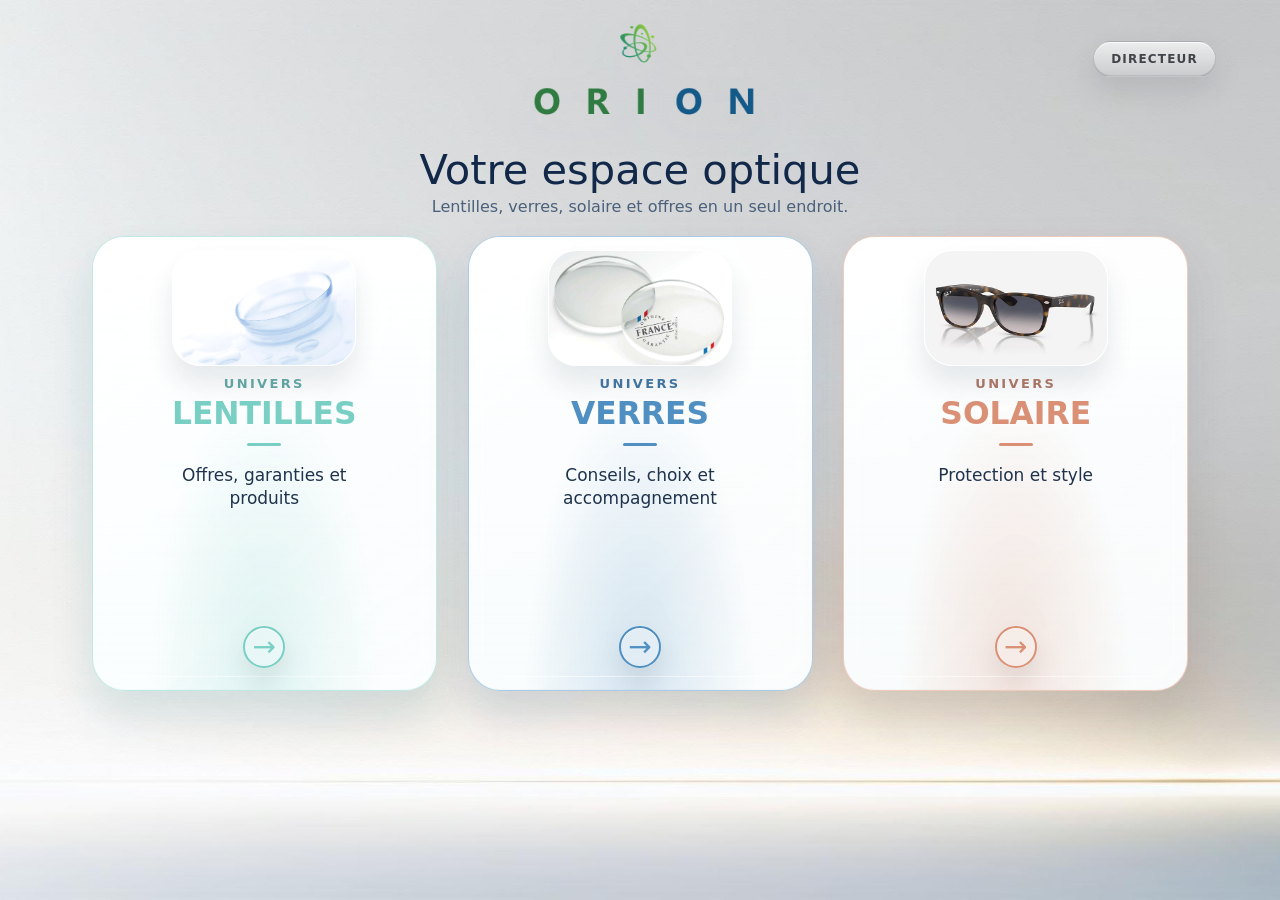
==== commit 851b0723: "Finalize accueil and clean test site" ====
--- a/index.html
+++ b/index.html
@@ -4,7 +4,7 @@
     <meta charset="utf-8">
     <meta name="viewport" content="width=device-width, initial-scale=1">
     <title>Orion - Accueil</title>
-    <link rel="stylesheet" href="accueil.css?v=20260520-lens-offer-clean">
+    <link rel="stylesheet" href="accueil.css?v=20260520-3plus1-buttons">
   </head>
   <body>
     <main class="home" aria-labelledby="home-title">
@@ -19,8 +19,8 @@
           Directeur
         </button>
         <div class="director-panel" id="director-panel">
-          <button type="button" data-info-modal="directeur-planning"><i class="mini mini-calendar"></i><span>Planning</span><b>&rsaquo;</b></button>
-          <button type="button" data-info-modal="directeur-encaissements"><i class="mini mini-cash"></i><span>Encaissements</span><b>&rsaquo;</b></button>
+          <button type="button" data-info-modal="directeur-planning"><i class="mini mini-square"></i><span>Planning</span><b>&rsaquo;</b></button>
+          <button type="button" data-info-modal="directeur-encaissements"><i class="mini mini-square"></i><span>Encaissements</span><b>&rsaquo;</b></button>
         </div>
       </div>
 
@@ -122,12 +122,20 @@
           <button type="button" data-lens-offer="ophtalmic">Ophtalmic</button>
           <button type="button" data-lens-offer="coopervision">Coopervision</button>
         </div>
+        <div class="image-modal__offer-actions" id="image-modal-3plus1-actions" hidden>
+          <button type="button" data-lens-3plus1="dailies-aqua-comfort">Dailies Aqua Comfort+</button>
+          <button type="button" data-lens-3plus1="precision-one">Precision One</button>
+          <button type="button" data-lens-3plus1="total-one">Total One</button>
+          <button type="button" data-lens-3plus1="moist">Moist</button>
+          <button type="button" data-lens-3plus1="oasys">Oasys</button>
+          <button type="button" data-lens-3plus1="oasys-max">Oasys Max</button>
+        </div>
         <div class="image-modal__viewport">
           <img id="image-modal-image" src="" alt="">
         </div>
       </section>
     </div>
 
-    <script src="accueil.js?v=20260520-lens-offer-clean"></script>
+    <script src="accueil.js?v=20260520-3plus1-buttons"></script>
   </body>
 </html>
--- a/accueil.css
+++ b/accueil.css
@@ -79,22 +79,23 @@
 }
 
 .director-toggle {
-  min-height: 34px;
-  padding: 0 16px;
-  border: 1px solid rgba(35, 54, 76, 0.1);
+  min-height: 36px;
+  padding: 0 17px;
+  border: 1px solid rgba(20, 24, 31, 0.18);
   border-radius: 999px;
-  color: rgba(28, 45, 68, 0.62);
-  background:
-    linear-gradient(180deg, rgba(255, 255, 255, 0.62), rgba(241, 247, 249, 0.34)),
-    rgba(255, 255, 255, 0.24);
-  box-shadow:
-    inset 0 1px 0 rgba(255, 255, 255, 0.7),
-    0 10px 28px rgba(22, 44, 66, 0.06);
-  backdrop-filter: blur(14px) saturate(1.08);
-  -webkit-backdrop-filter: blur(14px) saturate(1.08);
+  color: rgba(20, 24, 31, 0.78);
+  background:
+    linear-gradient(180deg, rgba(255, 255, 255, 0.72), rgba(224, 226, 230, 0.42)),
+    rgba(25, 29, 36, 0.08);
+  box-shadow:
+    inset 0 1px 0 rgba(255, 255, 255, 0.82),
+    inset 0 -1px 0 rgba(20, 24, 31, 0.08),
+    0 12px 30px rgba(14, 18, 24, 0.11);
+  backdrop-filter: blur(16px) saturate(1.02);
+  -webkit-backdrop-filter: blur(16px) saturate(1.02);
   cursor: pointer;
   font-size: 12px;
-  font-weight: 620;
+  font-weight: 700;
   letter-spacing: 0.1em;
   text-transform: uppercase;
   transition:
@@ -108,19 +109,20 @@
 .director-toggle:hover,
 .director-toggle:focus-visible,
 .director-access.is-open .director-toggle {
-  border-color: rgba(35, 54, 76, 0.18);
-  color: rgba(23, 38, 59, 0.82);
-  background:
-    linear-gradient(180deg, rgba(255, 255, 255, 0.78), rgba(241, 247, 249, 0.48)),
-    rgba(255, 255, 255, 0.34);
-  box-shadow:
-    inset 0 1px 0 rgba(255, 255, 255, 0.8),
-    0 14px 32px rgba(22, 44, 66, 0.09);
+  border-color: rgba(20, 24, 31, 0.3);
+  color: rgba(12, 16, 22, 0.92);
+  background:
+    linear-gradient(180deg, rgba(255, 255, 255, 0.88), rgba(218, 221, 226, 0.56)),
+    rgba(20, 24, 31, 0.12);
+  box-shadow:
+    inset 0 1px 0 rgba(255, 255, 255, 0.92),
+    inset 0 -1px 0 rgba(20, 24, 31, 0.1),
+    0 16px 36px rgba(12, 16, 22, 0.16);
   transform: translateY(-1px);
 }
 
 .director-toggle:focus-visible {
-  outline: 2px solid rgba(49, 120, 178, 0.28);
+  outline: 2px solid rgba(20, 24, 31, 0.22);
   outline-offset: 4px;
 }
 
@@ -132,16 +134,17 @@
   padding: 8px;
   display: grid;
   gap: 6px;
-  border: 1px solid rgba(35, 54, 76, 0.12);
+  border: 1px solid rgba(20, 24, 31, 0.16);
   border-radius: 14px;
   background:
-    linear-gradient(180deg, rgba(255, 255, 255, 0.84), rgba(244, 249, 250, 0.68)),
-    rgba(255, 255, 255, 0.54);
-  box-shadow:
-    inset 0 1px 0 rgba(255, 255, 255, 0.78),
-    0 22px 48px rgba(20, 42, 64, 0.13);
-  backdrop-filter: blur(18px) saturate(1.08);
-  -webkit-backdrop-filter: blur(18px) saturate(1.08);
+    linear-gradient(180deg, rgba(255, 255, 255, 0.9), rgba(226, 229, 233, 0.74)),
+    rgba(28, 32, 39, 0.12);
+  box-shadow:
+    inset 0 1px 0 rgba(255, 255, 255, 0.86),
+    inset 0 -1px 0 rgba(20, 24, 31, 0.08),
+    0 24px 52px rgba(12, 16, 22, 0.18);
+  backdrop-filter: blur(20px) saturate(1.02);
+  -webkit-backdrop-filter: blur(20px) saturate(1.02);
   opacity: 0;
   pointer-events: none;
   transform: translateY(-5px) scale(0.98);
@@ -165,13 +168,13 @@
   grid-template-columns: 22px 1fr 12px;
   align-items: center;
   gap: 9px;
-  border: 1px solid rgba(35, 54, 76, 0.08);
+  border: 1px solid rgba(20, 24, 31, 0.1);
   border-radius: 10px;
-  color: rgba(28, 45, 68, 0.72);
-  background: rgba(255, 255, 255, 0.38);
+  color: rgba(18, 23, 31, 0.74);
+  background: rgba(255, 255, 255, 0.48);
   cursor: pointer;
   font-size: 13px;
-  font-weight: 560;
+  font-weight: 620;
   text-align: left;
   transition:
     transform 180ms ease,
@@ -183,26 +186,26 @@
 
 .director-panel button:hover,
 .director-panel button:focus-visible {
-  border-color: rgba(49, 120, 178, 0.18);
-  color: #172b45;
-  background: rgba(255, 255, 255, 0.74);
-  box-shadow: 0 10px 20px rgba(22, 44, 66, 0.08);
+  border-color: rgba(20, 24, 31, 0.18);
+  color: #111820;
+  background: rgba(255, 255, 255, 0.82);
+  box-shadow: 0 12px 24px rgba(12, 16, 22, 0.12);
   transform: translateY(-1px);
 }
 
 .director-panel button:focus-visible {
-  outline: 2px solid rgba(49, 120, 178, 0.24);
+  outline: 2px solid rgba(20, 24, 31, 0.18);
   outline-offset: 2px;
 }
 
 .director-panel .mini {
   width: 18px;
   height: 18px;
-  color: rgba(28, 45, 68, 0.62);
+  color: rgba(18, 23, 31, 0.66);
 }
 
 .director-panel b {
-  color: rgba(28, 45, 68, 0.42);
+  color: rgba(18, 23, 31, 0.42);
   font-size: 20px;
   font-weight: 280;
   line-height: 1;
@@ -684,43 +687,9 @@
     linear-gradient(currentColor, currentColor) right bottom / 5px 6px no-repeat;
 }
 
-.mini-calendar {
+.mini-square {
   border: 2px solid currentColor;
-  border-radius: 4px;
-}
-
-.mini-calendar::before,
-.mini-calendar::after {
-  content: "";
-  position: absolute;
-  left: 4px;
-  right: 4px;
-  background: currentColor;
-}
-
-.mini-calendar::before {
-  top: 5px;
-  height: 2px;
-}
-
-.mini-calendar::after {
-  top: 11px;
-  height: 6px;
-  background:
-    linear-gradient(90deg, currentColor 0 3px, transparent 3px 6px, currentColor 6px 9px, transparent 9px 12px, currentColor 12px);
-}
-
-.mini-cash {
-  border: 2px solid currentColor;
-  border-radius: 4px;
-}
-
-.mini-cash::before {
-  content: "";
-  position: absolute;
-  inset: 5px 7px;
-  border: 2px solid currentColor;
-  border-radius: 50%;
+  border-radius: 5px;
 }
 
 .mini-sun {
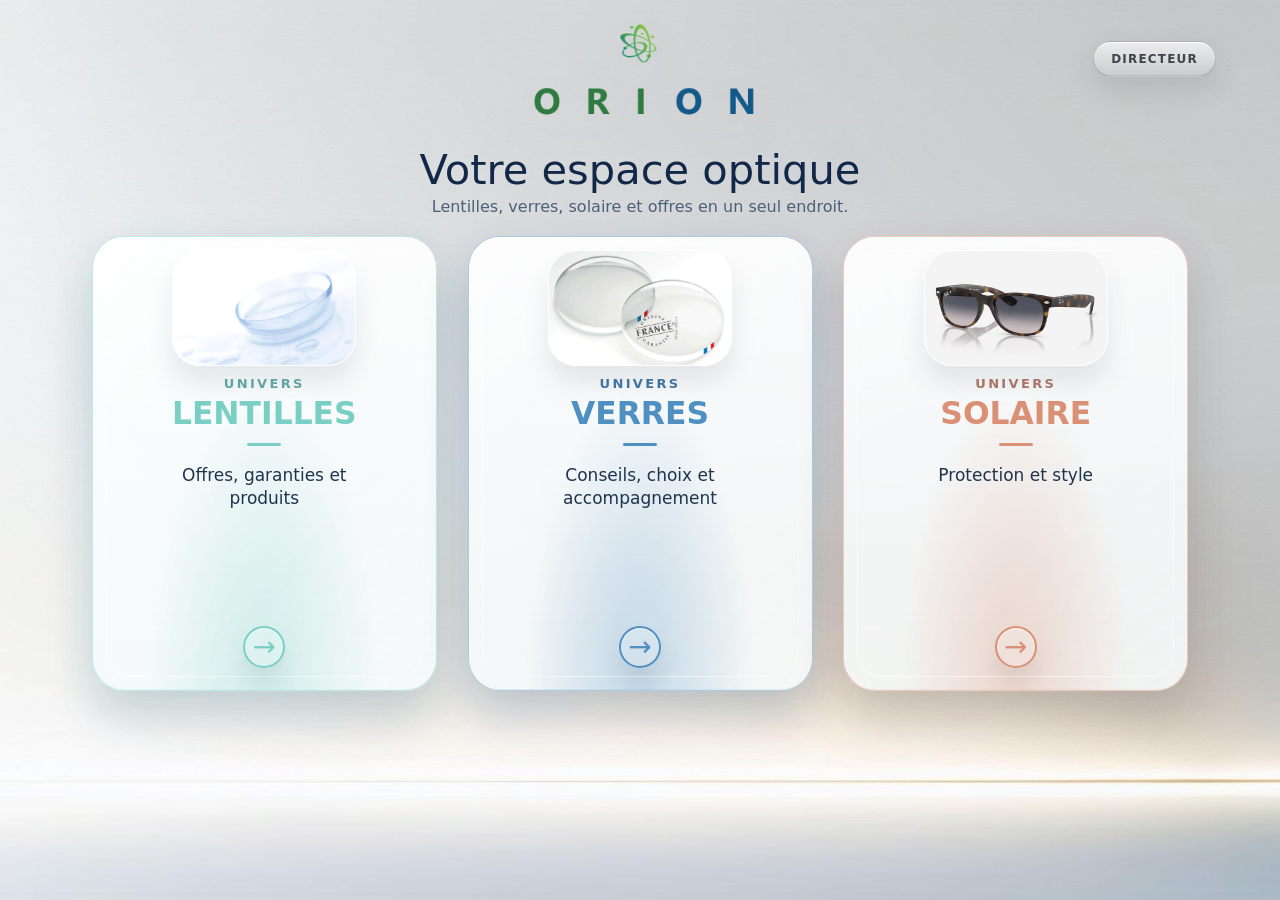
==== commit 270233c9: "Update 3plus1 modal assets and layout" ====
--- a/index.html
+++ b/index.html
@@ -4,7 +4,7 @@
     <meta charset="utf-8">
     <meta name="viewport" content="width=device-width, initial-scale=1">
     <title>Orion - Accueil</title>
-    <link rel="stylesheet" href="accueil.css?v=20260520-3plus1-buttons">
+    <link rel="stylesheet" href="accueil.css?v=20260521-3plus1-compact">
   </head>
   <body>
     <main class="home" aria-labelledby="home-title">
@@ -123,7 +123,6 @@
           <button type="button" data-lens-offer="coopervision">Coopervision</button>
         </div>
         <div class="image-modal__offer-actions" id="image-modal-3plus1-actions" hidden>
-          <button type="button" data-lens-3plus1="dailies-aqua-comfort">Dailies Aqua Comfort+</button>
           <button type="button" data-lens-3plus1="precision-one">Precision One</button>
           <button type="button" data-lens-3plus1="total-one">Total One</button>
           <button type="button" data-lens-3plus1="moist">Moist</button>
@@ -136,6 +135,6 @@
       </section>
     </div>
 
-    <script src="accueil.js?v=20260520-3plus1-buttons"></script>
+    <script src="accueil.js?v=20260521-3plus1-compact"></script>
   </body>
 </html>
--- a/accueil.css
+++ b/accueil.css
@@ -899,7 +899,7 @@
   display: grid;
   place-items: center;
   overflow: hidden;
-  padding: 24px 24px 32px;
+  padding: 16px 20px 24px;
 }
 
 .image-modal__viewport img {
@@ -910,6 +910,7 @@
   max-height: calc(min(920px, 100vh - 48px) - 112px);
   margin: 0 auto;
   object-fit: contain;
+  border-radius: 18px;
   box-shadow: 0 18px 42px rgba(20, 45, 66, 0.13);
 }
 
@@ -939,6 +940,22 @@
   max-height: calc(min(920px, 100vh - 48px) - 190px);
 }
 
+#image-modal-3plus1-actions {
+  gap: 10px;
+  padding: 10px 18px 9px;
+}
+
+#image-modal-3plus1-actions button {
+  min-height: 34px;
+  border-radius: 12px;
+  padding: 0 16px;
+  font-size: 12px;
+}
+
+.image-modal__dialog:has(#image-modal-3plus1-actions:not([hidden])) .image-modal__viewport img {
+  max-height: calc(min(920px, 100vh - 48px) - 158px);
+}
+
 .image-modal__viewport:has(img.is-tall) {
   overflow: auto;
   place-items: start center;
@@ -1060,6 +1077,22 @@
 
   .image-modal__dialog:has(.image-modal__offer-actions:not([hidden])) .image-modal__viewport img {
     max-height: calc(100vh - 174px);
+  }
+
+  #image-modal-3plus1-actions {
+    gap: 8px;
+    padding: 9px 10px;
+  }
+
+  #image-modal-3plus1-actions button {
+    min-height: 32px;
+    padding: 0 11px;
+    border-radius: 11px;
+    font-size: 10px;
+  }
+
+  .image-modal__dialog:has(#image-modal-3plus1-actions:not([hidden])) .image-modal__viewport img {
+    max-height: calc(100vh - 144px);
   }
 }
 
@@ -1077,3 +1110,42 @@
     transform: none;
   }
 }
+
+/* Clarity pass: keep the glass style, but remove the milky veil. */
+:root {
+  --panel: rgba(255, 255, 255, 0.62);
+}
+
+.card-front {
+  background:
+    radial-gradient(circle at 50% 17%, rgba(255, 255, 255, 0.72), rgba(255, 255, 255, 0) 31%),
+    radial-gradient(ellipse at 50% 104%, rgba(var(--accent-rgb), 0.14), rgba(255, 255, 255, 0) 48%),
+    linear-gradient(180deg, rgba(255, 255, 255, 0.72), rgba(240, 249, 251, 0.54)),
+    var(--panel);
+  backdrop-filter: blur(16px) saturate(1.18);
+  -webkit-backdrop-filter: blur(16px) saturate(1.18);
+  box-shadow:
+    inset 0 1px 0 rgba(255, 255, 255, 0.78),
+    inset 0 -1px 0 rgba(var(--accent-rgb), 0.1),
+    0 28px 48px rgba(23, 62, 95, 0.16),
+    0 14px 42px rgba(var(--accent-rgb), 0.12);
+}
+
+.card-front::before {
+  background:
+    linear-gradient(138deg, rgba(255, 255, 255, 0.42), rgba(255, 255, 255, 0) 31%),
+    linear-gradient(315deg, rgba(255, 255, 255, 0.18), rgba(255, 255, 255, 0) 38%),
+    radial-gradient(ellipse at 50% 102%, rgba(var(--accent-rgb), 0.22), rgba(255, 255, 255, 0) 48%);
+}
+
+.director-toggle,
+.director-panel {
+  backdrop-filter: blur(10px) saturate(1.1);
+  -webkit-backdrop-filter: blur(10px) saturate(1.1);
+}
+
+.director-panel {
+  background:
+    linear-gradient(180deg, rgba(255, 255, 255, 0.78), rgba(220, 228, 232, 0.58)),
+    rgba(28, 32, 39, 0.18);
+}
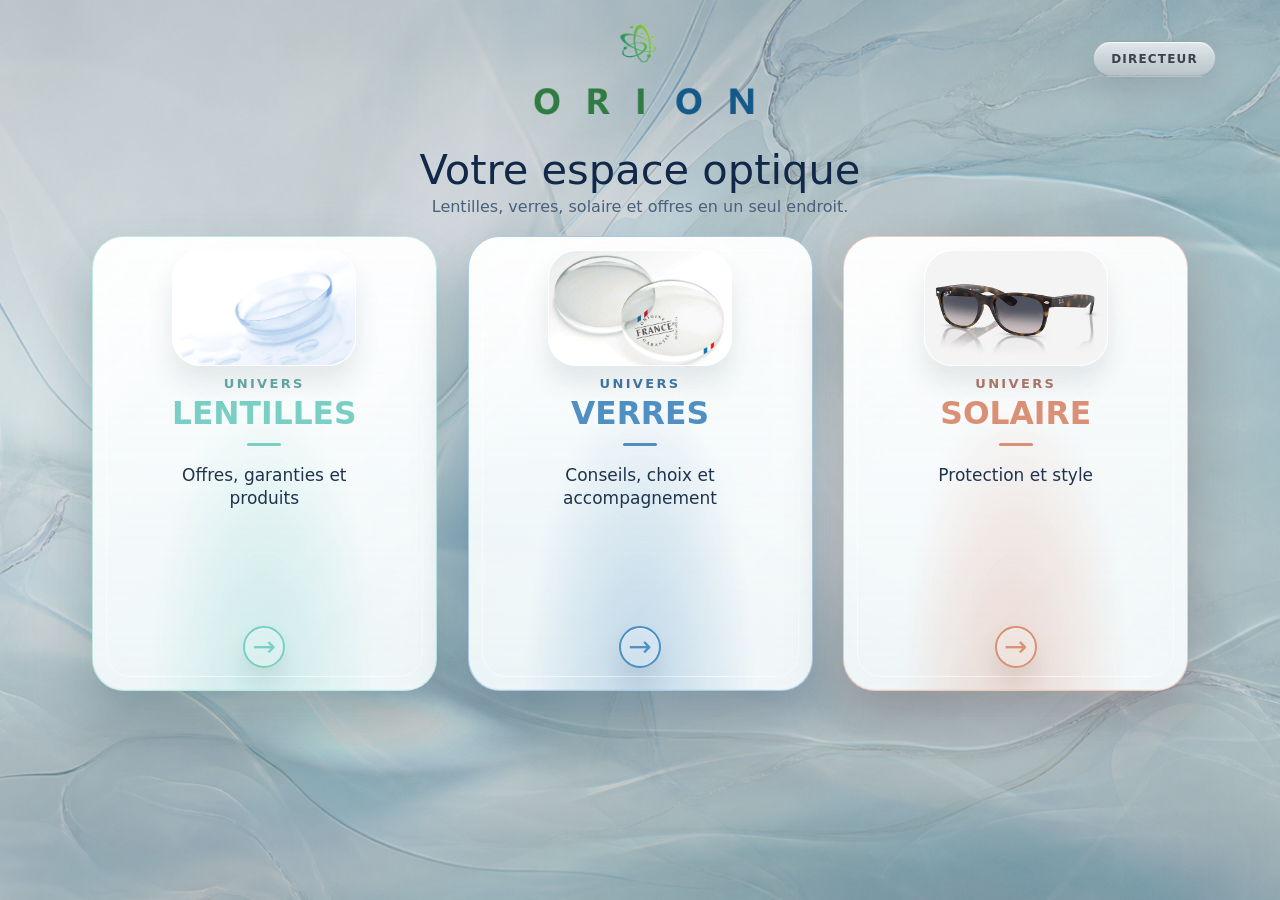
==== commit c815981b: "Apply marble background and favicon" ====
--- a/index.html
+++ b/index.html
@@ -4,7 +4,8 @@
     <meta charset="utf-8">
     <meta name="viewport" content="width=device-width, initial-scale=1">
     <title>Orion - Accueil</title>
-    <link rel="stylesheet" href="accueil.css?v=20260521-3plus1-compact">
+    <link rel="icon" type="image/png" href="assets/ui/favicon.png?v=20260522-logo">
+    <link rel="stylesheet" href="accueil.css?v=20260522-marble-bg">
   </head>
   <body>
     <main class="home" aria-labelledby="home-title">
@@ -19,8 +20,8 @@
           Directeur
         </button>
         <div class="director-panel" id="director-panel">
-          <button type="button" data-info-modal="directeur-planning"><i class="mini mini-square"></i><span>Planning</span><b>&rsaquo;</b></button>
-          <button type="button" data-info-modal="directeur-encaissements"><i class="mini mini-square"></i><span>Encaissements</span><b>&rsaquo;</b></button>
+          <button type="button" data-info-modal="directeur-planning"><i class="mini mini-calendar"></i><span>Planning</span><b>&rsaquo;</b></button>
+          <button type="button" data-info-modal="directeur-encaissements"><i class="mini mini-cash"></i><span>Encaissements</span><b>&rsaquo;</b></button>
         </div>
       </div>
 
@@ -135,6 +136,6 @@
       </section>
     </div>
 
-    <script src="accueil.js?v=20260521-3plus1-compact"></script>
+    <script src="accueil.js?v=20260522-directeur-icons"></script>
   </body>
 </html>
--- a/accueil.css
+++ b/accueil.css
@@ -17,7 +17,8 @@
   color: var(--ink);
   overflow-x: hidden;
   background:
-    url("assets/ui/accueil-background-test.jpg") center / cover fixed,
+    linear-gradient(180deg, rgba(12, 38, 58, 0.2), rgba(25, 78, 95, 0.14) 46%, rgba(9, 31, 48, 0.22)),
+    url("assets/ui/accueil-background-marble.png") center / cover fixed,
     #f5f8f8;
   font-family: Inter, "Segoe UI Variable", "Segoe UI", system-ui, -apple-system, BlinkMacSystemFont, sans-serif;
 }
@@ -692,6 +693,55 @@
   border-radius: 5px;
 }
 
+.mini-calendar {
+  border: 2px solid currentColor;
+  border-radius: 5px;
+}
+
+.mini-calendar::before,
+.mini-calendar::after,
+.mini-cash::before,
+.mini-cash::after {
+  content: "";
+  position: absolute;
+  display: block;
+}
+
+.mini-calendar::before {
+  left: 3px;
+  right: 3px;
+  top: 6px;
+  height: 2px;
+  background: currentColor;
+}
+
+.mini-calendar::after {
+  left: 4px;
+  right: 4px;
+  top: -3px;
+  height: 6px;
+  border-inline: 2px solid currentColor;
+}
+
+.mini-cash {
+  border: 2px solid currentColor;
+  border-radius: 4px;
+}
+
+.mini-cash::before {
+  inset: 5px;
+  border: 2px solid currentColor;
+  border-radius: 50%;
+}
+
+.mini-cash::after {
+  left: 3px;
+  right: 3px;
+  top: 4px;
+  bottom: 4px;
+  border-inline: 2px solid currentColor;
+}
+
 .mini-sun {
   border: 2px solid currentColor;
   border-radius: 50%;
@@ -845,10 +895,10 @@
 
 .image-modal__offer-actions button {
   min-height: 48px;
-  border: 1px solid rgba(255, 255, 255, 0.72);
+  border: 1px solid rgba(55, 128, 166, 0.34);
   border-radius: 16px;
   padding: 0 22px;
-  color: #1f5264;
+  color: #1c5369;
   cursor: pointer;
   font-size: 13px;
   font-weight: 850;
@@ -858,9 +908,8 @@
     linear-gradient(180deg, rgba(255, 255, 255, 0.96), rgba(226, 244, 249, 0.82)),
     linear-gradient(135deg, rgba(255, 255, 255, 0.34), rgba(42, 142, 162, 0.12));
   box-shadow:
-    inset 0 1px 0 rgba(255, 255, 255, 0.95),
-    inset 0 -3px 8px rgba(47, 116, 138, 0.08),
-    0 12px 22px rgba(34, 87, 108, 0.12);
+    inset 0 1px 0 rgba(255, 255, 255, 0.82),
+    0 8px 18px rgba(34, 87, 108, 0.1);
   backdrop-filter: blur(16px);
   -webkit-backdrop-filter: blur(16px);
   transition:
@@ -870,16 +919,28 @@
 }
 
 .image-modal__offer-actions button:hover,
-.image-modal__offer-actions button:focus-visible,
+.image-modal__offer-actions button:focus-visible {
+  border-color: rgba(55, 128, 166, 0.5);
+  transform: translateY(-2px);
+  background:
+    linear-gradient(180deg, rgba(249, 254, 255, 0.98), rgba(215, 241, 247, 0.92)),
+    linear-gradient(135deg, rgba(79, 143, 193, 0.14), rgba(42, 142, 162, 0.16));
+  box-shadow:
+    inset 0 1px 0 rgba(255, 255, 255, 0.95),
+    0 12px 24px rgba(34, 87, 108, 0.16);
+}
+
 .image-modal__offer-actions button.is-active {
+  border-color: rgba(21, 75, 104, 0.72);
+  color: #fff;
   transform: translateY(-2px);
   background:
-    linear-gradient(180deg, rgba(255, 255, 255, 1), rgba(215, 241, 247, 0.92)),
-    linear-gradient(135deg, rgba(255, 255, 255, 0.38), rgba(42, 142, 162, 0.18));
-  box-shadow:
-    inset 0 1px 0 rgba(255, 255, 255, 1),
-    inset 0 -3px 8px rgba(47, 116, 138, 0.1),
-    0 18px 34px rgba(34, 87, 108, 0.16);
+    radial-gradient(circle at 50% 0%, rgba(255, 255, 255, 0.22), rgba(255, 255, 255, 0) 36%),
+    linear-gradient(145deg, #5b84a4, #3a678e 56%, #264c74);
+  box-shadow:
+    inset 0 1px 0 rgba(255, 255, 255, 0.28),
+    0 12px 26px rgba(10, 34, 62, 0.24),
+    0 0 0 3px rgba(79, 143, 193, 0.18);
 }
 
 .image-modal__offer-actions button:focus-visible {
@@ -940,11 +1001,13 @@
   max-height: calc(min(920px, 100vh - 48px) - 190px);
 }
 
+#image-modal-offer-actions,
 #image-modal-3plus1-actions {
   gap: 10px;
   padding: 10px 18px 9px;
 }
 
+#image-modal-offer-actions button,
 #image-modal-3plus1-actions button {
   min-height: 34px;
   border-radius: 12px;
@@ -952,6 +1015,7 @@
   font-size: 12px;
 }
 
+.image-modal__dialog:has(#image-modal-offer-actions:not([hidden])) .image-modal__viewport img,
 .image-modal__dialog:has(#image-modal-3plus1-actions:not([hidden])) .image-modal__viewport img {
   max-height: calc(min(920px, 100vh - 48px) - 158px);
 }
@@ -1079,11 +1143,13 @@
     max-height: calc(100vh - 174px);
   }
 
+  #image-modal-offer-actions,
   #image-modal-3plus1-actions {
     gap: 8px;
     padding: 9px 10px;
   }
 
+  #image-modal-offer-actions button,
   #image-modal-3plus1-actions button {
     min-height: 32px;
     padding: 0 11px;
@@ -1091,6 +1157,7 @@
     font-size: 10px;
   }
 
+  .image-modal__dialog:has(#image-modal-offer-actions:not([hidden])) .image-modal__viewport img,
   .image-modal__dialog:has(#image-modal-3plus1-actions:not([hidden])) .image-modal__viewport img {
     max-height: calc(100vh - 144px);
   }
@@ -1113,22 +1180,22 @@
 
 /* Clarity pass: keep the glass style, but remove the milky veil. */
 :root {
-  --panel: rgba(255, 255, 255, 0.62);
+  --panel: rgba(255, 255, 255, 0.72);
 }
 
 .card-front {
   background:
-    radial-gradient(circle at 50% 17%, rgba(255, 255, 255, 0.72), rgba(255, 255, 255, 0) 31%),
+    radial-gradient(circle at 50% 17%, rgba(255, 255, 255, 0.82), rgba(255, 255, 255, 0) 31%),
     radial-gradient(ellipse at 50% 104%, rgba(var(--accent-rgb), 0.14), rgba(255, 255, 255, 0) 48%),
-    linear-gradient(180deg, rgba(255, 255, 255, 0.72), rgba(240, 249, 251, 0.54)),
+    linear-gradient(180deg, rgba(255, 255, 255, 0.82), rgba(240, 249, 251, 0.66)),
     var(--panel);
   backdrop-filter: blur(16px) saturate(1.18);
   -webkit-backdrop-filter: blur(16px) saturate(1.18);
   box-shadow:
     inset 0 1px 0 rgba(255, 255, 255, 0.78),
     inset 0 -1px 0 rgba(var(--accent-rgb), 0.1),
-    0 28px 48px rgba(23, 62, 95, 0.16),
-    0 14px 42px rgba(var(--accent-rgb), 0.12);
+    0 34px 58px rgba(8, 30, 48, 0.22),
+    0 16px 48px rgba(var(--accent-rgb), 0.16);
 }
 
 .card-front::before {
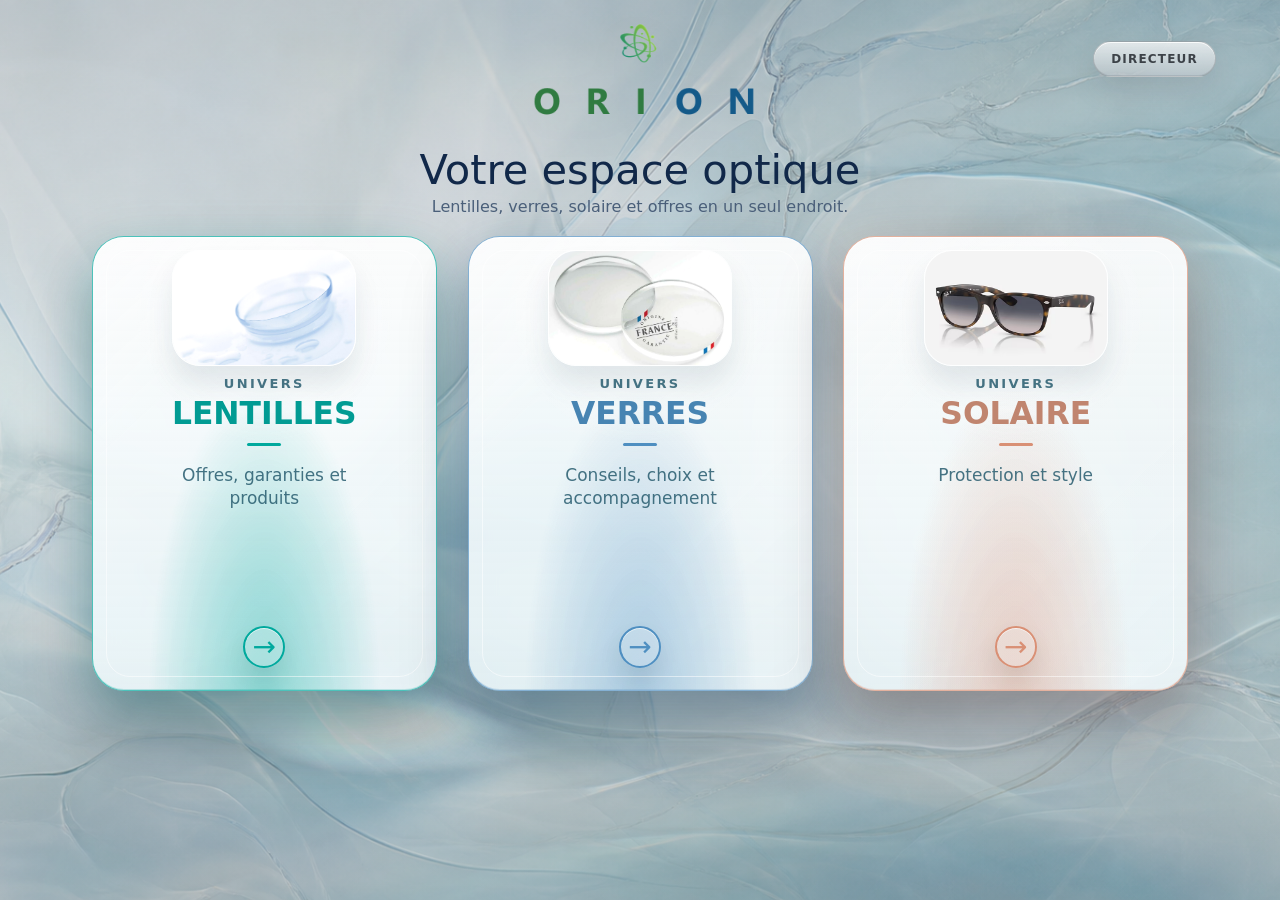
==== commit 41847854: "Rename home card back kicker" ====
--- a/index.html
+++ b/index.html
@@ -39,7 +39,7 @@
               <span class="round-arrow" aria-hidden="true">&rarr;</span>
             </div>
             <div class="card-face card-back">
-              <p class="card-kicker">S&eacute;lection</p>
+              <p class="card-kicker">Espace</p>
               <h2>Lentilles</h2>
               <span class="title-line"></span>
               <div class="card-options" aria-label="Options Lentilles">
@@ -66,7 +66,7 @@
               <span class="round-arrow" aria-hidden="true">&rarr;</span>
             </div>
             <div class="card-face card-back">
-              <p class="card-kicker">S&eacute;lection</p>
+              <p class="card-kicker">Espace</p>
               <h2>Verres</h2>
               <span class="title-line"></span>
               <div class="card-options" aria-label="Options Verres">
@@ -91,7 +91,7 @@
               <span class="round-arrow" aria-hidden="true">&rarr;</span>
             </div>
             <div class="card-face card-back">
-              <p class="card-kicker">S&eacute;lection</p>
+              <p class="card-kicker">Espace</p>
               <h2>Solaire</h2>
               <span class="title-line"></span>
               <div class="card-options" aria-label="Options Solaire">
--- a/accueil.css
+++ b/accueil.css
@@ -2,7 +2,7 @@
   --ink: #0f2340;
   --muted: #53657c;
   --blue: #4f8fc1;
-  --green: #79cfc4;
+  --green: #00a99d;
   --red: #d99075;
   --panel: rgba(255, 255, 255, 0.78);
 }
@@ -225,7 +225,7 @@
 
 .card {
   --accent: var(--green);
-  --accent-rgb: 121, 207, 196;
+  --accent-rgb: 0, 169, 157;
   --deep-a: rgba(90, 154, 150, 0.96);
   --deep-b: rgba(58, 126, 126, 0.97);
   --deep-c: rgba(38, 94, 101, 0.98);
@@ -1180,29 +1180,41 @@
 
 /* Clarity pass: keep the glass style, but remove the milky veil. */
 :root {
-  --panel: rgba(255, 255, 255, 0.72);
+  --panel: rgba(255, 255, 255, 0.66);
 }
 
 .card-front {
-  background:
-    radial-gradient(circle at 50% 17%, rgba(255, 255, 255, 0.82), rgba(255, 255, 255, 0) 31%),
-    radial-gradient(ellipse at 50% 104%, rgba(var(--accent-rgb), 0.14), rgba(255, 255, 255, 0) 48%),
-    linear-gradient(180deg, rgba(255, 255, 255, 0.82), rgba(240, 249, 251, 0.66)),
+  color: #123f58;
+  border-color: color-mix(in srgb, var(--accent) 70%, rgba(255, 255, 255, 0.82));
+  background:
+    radial-gradient(circle at 50% 17%, rgba(255, 255, 255, 0.72), rgba(255, 255, 255, 0) 31%),
+    radial-gradient(ellipse at 50% 104%, rgba(var(--accent-rgb), 0.24), rgba(255, 255, 255, 0) 48%),
+    linear-gradient(180deg, rgba(255, 255, 255, 0.74), rgba(231, 246, 250, 0.58)),
     var(--panel);
-  backdrop-filter: blur(16px) saturate(1.18);
-  -webkit-backdrop-filter: blur(16px) saturate(1.18);
-  box-shadow:
-    inset 0 1px 0 rgba(255, 255, 255, 0.78),
-    inset 0 -1px 0 rgba(var(--accent-rgb), 0.1),
-    0 34px 58px rgba(8, 30, 48, 0.22),
-    0 16px 48px rgba(var(--accent-rgb), 0.16);
+  backdrop-filter: blur(12px) saturate(1.2);
+  -webkit-backdrop-filter: blur(12px) saturate(1.2);
+  box-shadow:
+    inset 0 1px 0 rgba(255, 255, 255, 0.72),
+    inset 0 -1px 0 rgba(var(--accent-rgb), 0.22),
+    0 38px 66px rgba(4, 23, 39, 0.28),
+    0 16px 52px rgba(var(--accent-rgb), 0.24);
 }
 
 .card-front::before {
   background:
-    linear-gradient(138deg, rgba(255, 255, 255, 0.42), rgba(255, 255, 255, 0) 31%),
-    linear-gradient(315deg, rgba(255, 255, 255, 0.18), rgba(255, 255, 255, 0) 38%),
-    radial-gradient(ellipse at 50% 102%, rgba(var(--accent-rgb), 0.22), rgba(255, 255, 255, 0) 48%);
+    linear-gradient(138deg, rgba(255, 255, 255, 0.32), rgba(255, 255, 255, 0) 31%),
+    linear-gradient(315deg, rgba(255, 255, 255, 0.12), rgba(255, 255, 255, 0) 38%),
+    radial-gradient(ellipse at 50% 102%, rgba(var(--accent-rgb), 0.26), rgba(255, 255, 255, 0) 48%);
+}
+
+.card-front .card-kicker,
+.card-front .card-copy {
+  color: rgba(32, 86, 105, 0.82);
+}
+
+.card-front h2 {
+  color: color-mix(in srgb, var(--accent) 88%, #093246);
+  font-weight: 640;
 }
 
 .director-toggle,
